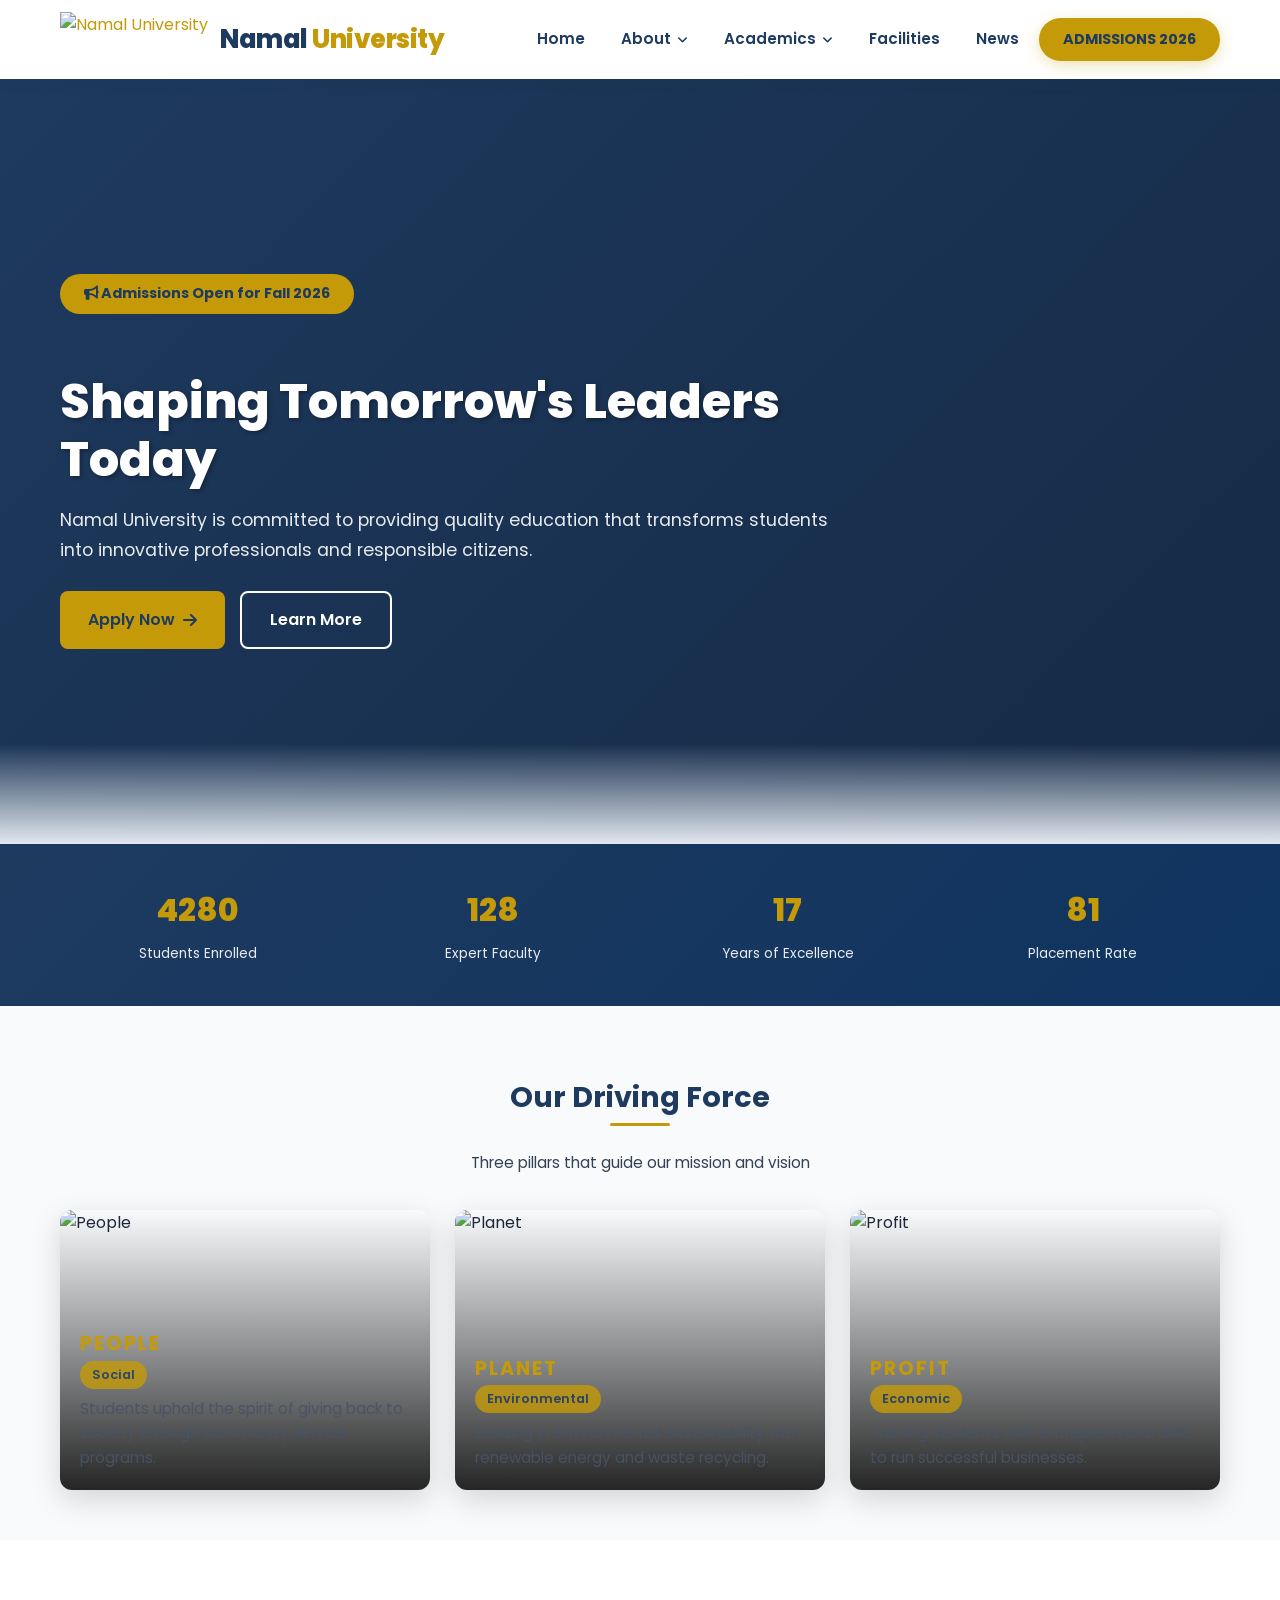
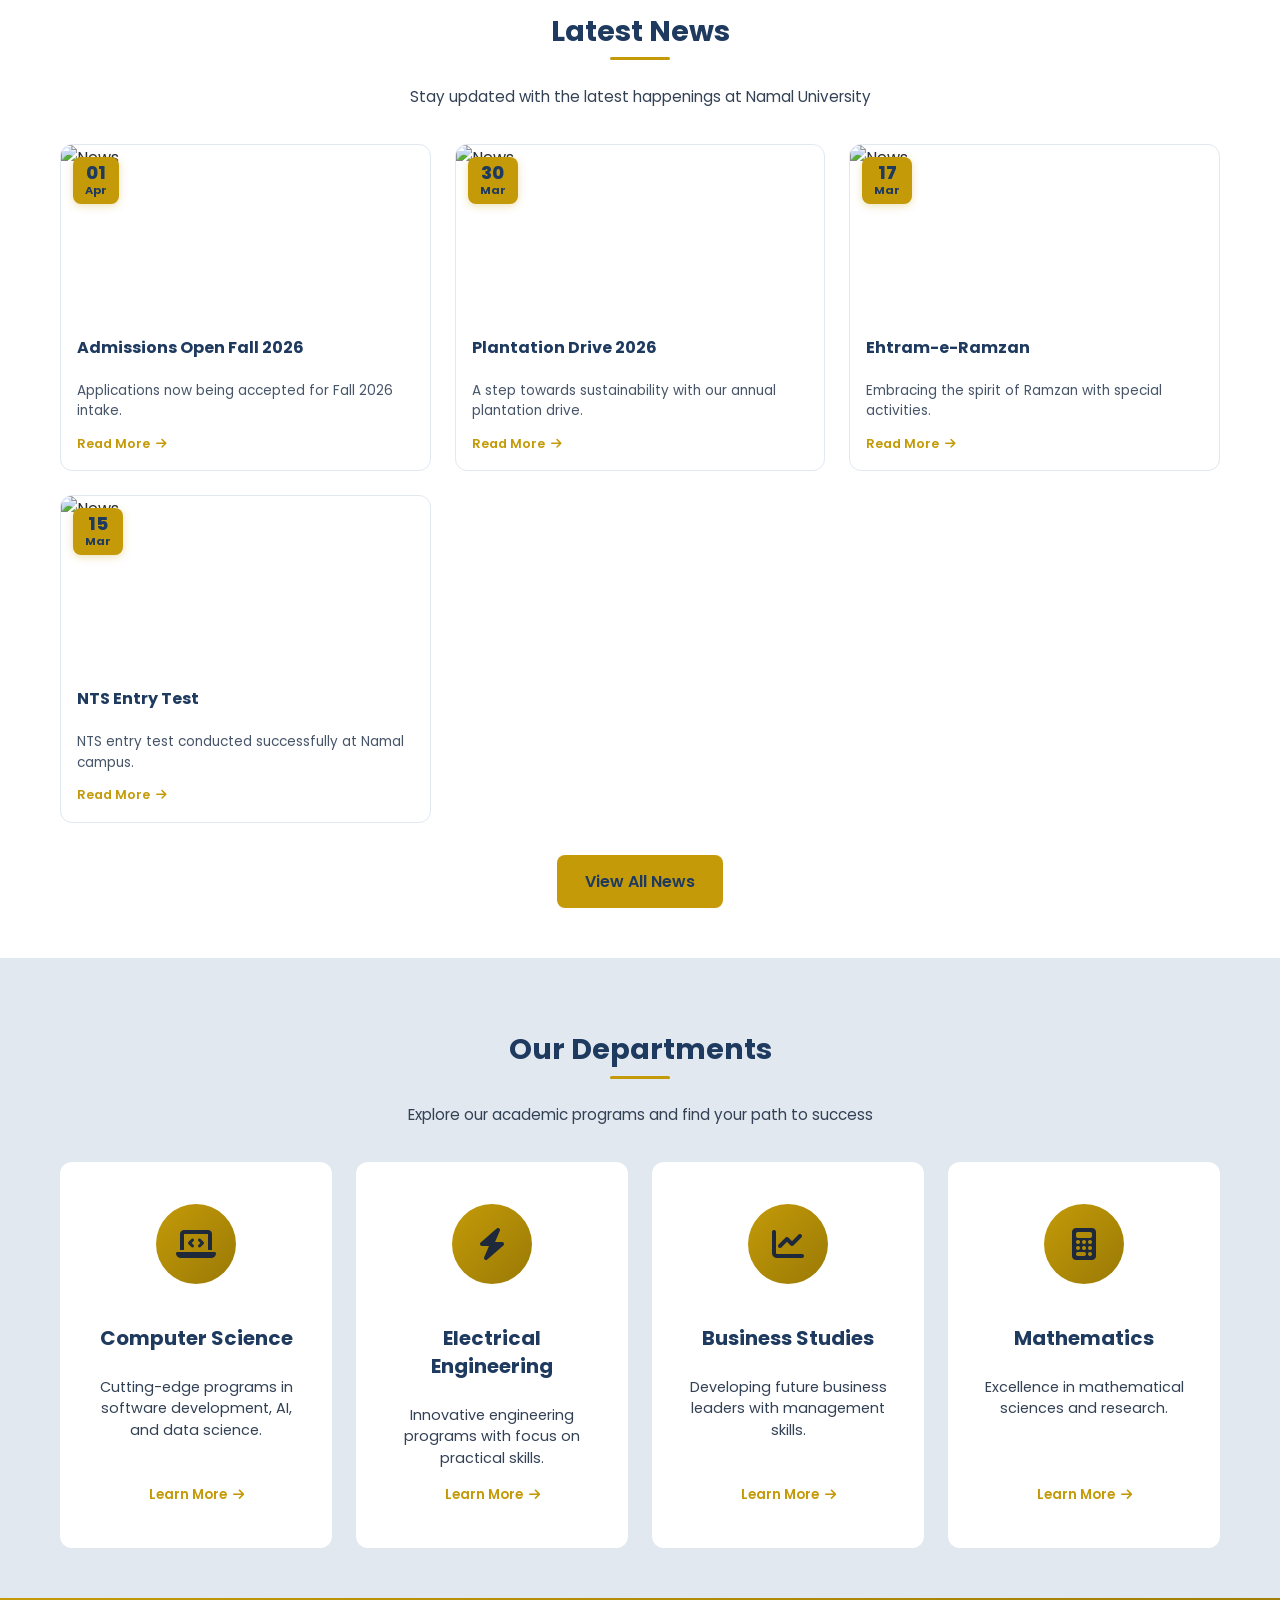
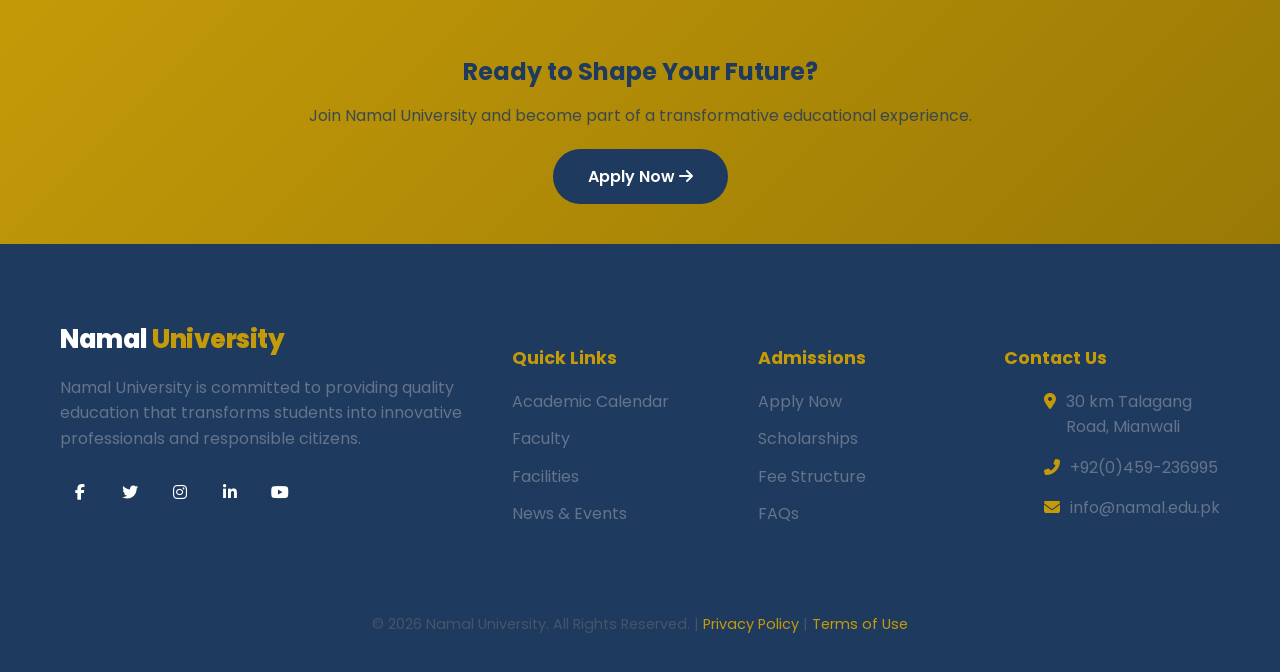
==== index.html @ f5186b87 "Add index.html" ====
<!DOCTYPE html>
<html lang="en">
<head>
    <meta charset="UTF-8">
    <meta name="viewport" content="width=device-width, initial-scale=1.0">
    <title>Namal University - Excellence in Education</title>
    <meta name="description" content="Namal University Mianwali - A leading Pakistani institution offering innovative undergraduate programs. Apply now for admissions 2026.">
    <meta name="keywords" content="Namal University, admissions, Mianwali, Pakistan universities, undergraduate programs">
    <link rel="icon" href="https://namal.edu.pk/uploads/logo22869383.png" type="image/png">
    <link rel="stylesheet" href="https://cdnjs.cloudflare.com/ajax/libs/font-awesome/6.5.2/css/all.min.css">
    <link rel="stylesheet" href="style.css">
    <link href="https://fonts.googleapis.com/css2?family=Poppins:wght@400;500;600;700;800&display=swap" rel="stylesheet">
    <style>
        :root {
            --primary: #c49a08;
            --primary-dark: #9a7a06;
            --secondary: #1e3a5f;
            --secondary-dark: #152a45;
            --accent: #0d9488;
            --text-primary: #1e293b;
            --text-secondary: #475569;
        }
        body {
            font-family: 'Poppins', sans-serif;
            color: var(--text-primary);
            background: #f8fafc;
        }
        .hero {
            position: relative;
            height: 85vh;
            min-height: 600px;
            background: linear-gradient(135deg, var(--secondary) 0%, var(--secondary-dark) 100%);
            display: flex;
            align-items: center;
            overflow: hidden;
        }
        .hero-bg {
            position: absolute;
            top: 0;
            left: 0;
            width: 100%;
            height: 100%;
            background: url('https://namal.edu.pk/assets/img/slider5.jpg') center/cover no-repeat;
            opacity: 0.4;
        }
        .hero-content {
            position: relative;
            z-index: 2;
            max-width: 800px;
        }
        .hero-badge {
            display: inline-block;
            background: var(--primary);
            color: var(--secondary);
            padding: 8px 24px;
            border-radius: 30px;
            font-weight: 700;
            font-size: 0.9rem;
            margin-bottom: 20px;
            animation: pulse 2s infinite;
        }
        .hero h1 {
            font-size: 3rem;
            color: #fff;
            margin-bottom: 15px;
            text-shadow: 2px 2px 4px rgba(0,0,0,0.3);
            font-weight: 800;
        }
        .hero p {
            font-size: 1.1rem;
            color: rgba(255,255,255,0.9);
            margin-bottom: 25px;
            line-height: 1.7;
        }
        .stats-section {
            background: linear-gradient(135deg, var(--secondary) 0%, #0f3460 100%);
            padding: 40px 0;
        }
        .stats-grid {
            display: grid;
            grid-template-columns: repeat(4, 1fr);
            gap: 20px;
            text-align: center;
        }
        .stat-item {
            color: #fff;
        }
        .stat-number {
            font-size: 2rem;
            font-weight: 800;
            color: var(--primary);
            display: block;
        }
        .stat-label {
            font-size: 0.85rem;
            opacity: 0.9;
            margin-top: 5px;
        }
        .driving-force {
            padding: 50px 0;
        }
        .df-card {
            position: relative;
            overflow: hidden;
            border-radius: 12px;
            height: 280px;
        }
        .df-card img {
            width: 100%;
            height: 100%;
            object-fit: cover;
            transition: transform 0.4s ease;
        }
        .df-card:hover img {
            transform: scale(1.05);
        }
        .df-overlay {
            position: absolute;
            bottom: 0;
            left: 0;
            right: 0;
            background: linear-gradient(to top, rgba(0,0,0,0.85) 0%, transparent 100%);
            padding: 20px;
            color: #fff;
        }
        .df-overlay h3 {
            color: var(--primary);
            font-size: 1.2rem;
            margin-bottom: 5px;
        }
        .df-overlay small {
            display: block;
            font-size: 0.8rem;
            opacity: 0.8;
            margin-bottom: 8px;
        }
        .cta-section {
            background: linear-gradient(135deg, var(--primary) 0%, var(--primary-dark) 100%);
            padding: 40px 0;
            text-align: center;
        }
        .cta-section h2 {
            color: var(--secondary);
            font-size: 1.5rem;
            margin-bottom: 12px;
        }
        .cta-section p {
            color: var(--secondary);
            opacity: 0.8;
            margin-bottom: 20px;
        }
        .btn-dark {
            background: var(--secondary);
            color: #fff;
            padding: 15px 35px;
            border-radius: 30px;
            font-weight: 600;
            text-decoration: none;
            display: inline-block;
            transition: all 0.3s ease;
        }
        .btn-dark:hover {
            background: #0f3460;
            transform: translateY(-3px);
        }
        @media (max-width: 991px) {
            .stats-grid {
                grid-template-columns: repeat(2, 1fr);
            }
            .hero h1 {
                font-size: 2.5rem;
            }
        }
        @media (max-width: 576px) {
            .stats-grid {
                grid-template-columns: 1fr;
            }
            .hero h1 {
                font-size: 2rem;
            }
            .hero {
                height: 70vh;
            }
        }
    </style>
</head>
<body>
    <!-- Main Header -->
    <header class="main-header">
        <div class="container">
            <div class="header-content">
                <a href="homepage.html" class="logo">
                    <img src="https://namal.edu.pk/uploads/logo22869383.png" alt="Namal University">
                    <span class="logo-text">Namal <span>University</span></span>
                </a>
                
                <button class="menu-toggle"><i class="fas fa-bars"></i></button>
                
                <ul class="nav-menu">
                    <li><a href="homepage.html">Home</a></li>
                    <li class="dropdown">
                        <a href="#">About <i class="fas fa-angle-down"></i></a>
                        <ul class="dropdown-menu">
                            <li><a href="chairman_message.html">Chairman's Message</a></li>
                            <li><a href="vision_and_mission.html">Vision & Mission</a></li>
                            <li><a href="core_values.html">Core Values</a></li>
                            <li><a href="the_namal_story.html">The Namal Story</a></li>
                        </ul>
                    </li>
                    <li class="dropdown">
                        <a href="#">Academics <i class="fas fa-angle-down"></i></a>
                        <ul class="dropdown-menu">
                            <li><a href="department_of_computer_science.html">Computer Science</a></li>
                            <li><a href="department_of_computer_electrical_engineering.html">Electrical Engineering</a></li>
                            <li><a href="department_of_computer_electrical_business_studies.html">Business Studies</a></li>
                            <li><a href="department_of_computer_electrical_maths.html">Mathematics</a></li>
                            <li><a href="academic_calender.html">Academic Calendar</a></li>
                            <li><a href="faculty.html">Faculty</a></li>
                        </ul>
                    </li>
                    <li><a href="facilities.html">Facilities</a></li>
                    <li><a href="news.html">News</a></li>
                    <li><a href="admission.html" class="btn-cta">ADMISSIONS 2026</a></li>
                </ul>
            </div>
        </div>
    </header>

    <!-- Hero Section -->
    <section class="hero">
        <div class="hero-bg"></div>
        <div class="container">
            <div class="hero-content">
                <span class="hero-badge"><i class="fas fa-bullhorn"></i> Admissions Open for Fall 2026</span>
                <h1>Shaping Tomorrow's Leaders Today</h1>
                <p>Namal University is committed to providing quality education that transforms students into innovative professionals and responsible citizens.</p>
                <div class="hero-buttons">
                    <a href="admission.html" class="btn btn-primary">Apply Now <i class="fas fa-arrow-right"></i></a>
                    <a href="the_namal_story.html" class="btn btn-outline">Learn More</a>
                </div>
            </div>
        </div>
    </section>

    <!-- Stats Section -->
    <section class="stats-section">
        <div class="container">
            <div class="stats-grid">
                <div class="stat-item">
                    <span class="stat-number" data-target="5000">5000+</span>
                    <span class="stat-label">Students Enrolled</span>
                </div>
                <div class="stat-item">
                    <span class="stat-number" data-target="150">150+</span>
                    <span class="stat-label">Expert Faculty</span>
                </div>
                <div class="stat-item">
                    <span class="stat-number" data-target="20">20+</span>
                    <span class="stat-label">Years of Excellence</span>
                </div>
                <div class="stat-item">
                    <span class="stat-number" data-target="95">95%</span>
                    <span class="stat-label">Placement Rate</span>
                </div>
            </div>
        </div>
    </section>

    <!-- Driving Force Section -->
    <section class="driving-force section">
        <div class="container">
            <div class="section-title">
                <h2>Our Driving Force</h2>
                <p>Three pillars that guide our mission and vision</p>
            </div>
            <div class="df-grid">
                <div class="df-card">
                    <img src="https://namal.edu.pk/uploads/drivingForceImg/drivingForceImg_1190805.jpg" alt="People">
                    <div class="df-overlay">
                        <h3>PEOPLE</h3>
                        <small>Social</small>
                        <p>Students uphold the spirit of giving back to society through community service programs.</p>
                    </div>
                </div>
                <div class="df-card">
                    <img src="https://namal.edu.pk/uploads/drivingForceImg/drivingForceImg_1577251.jpg" alt="Planet">
                    <div class="df-overlay">
                        <h3>PLANET</h3>
                        <small>Environmental</small>
                        <p>Leading in environmental sustainability with renewable energy and waste recycling.</p>
                    </div>
                </div>
                <div class="df-card">
                    <img src="https://namal.edu.pk/uploads/drivingForceImg/drivingForceImg_8300864.jpg" alt="Profit">
                    <div class="df-overlay">
                        <h3>PROFIT</h3>
                        <small>Economic</small>
                        <p>Training students with entrepreneurial skills to run successful businesses.</p>
                    </div>
                </div>
            </div>
        </div>
    </section>

    <!-- News Section -->
    <section class="section section-light">
        <div class="container">
            <div class="section-title">
                <h2>Latest News</h2>
                <p>Stay updated with the latest happenings at Namal University</p>
            </div>
            <div class="news-grid">
                <div class="news-card">
                    <div class="card-img-wrapper">
                        <div class="card-date"><span>01</span>Apr</div>
                        <img src="https://namal.edu.pk/uploads/eventAndNewsImg/front2614914.webp" alt="News" class="card-img">
                    </div>
                    <div class="card-body">
                        <h3 class="card-title">Admissions Open Fall 2026</h3>
                        <p class="card-text">Applications now being accepted for Fall 2026 intake.</p>
                        <a href="news.html" class="card-link">Read More <i class="fas fa-arrow-right"></i></a>
                    </div>
                </div>
                <div class="news-card">
                    <div class="card-img-wrapper">
                        <div class="card-date"><span>30</span>Mar</div>
                        <img src="https://namal.edu.pk/uploads/eventAndNewsImg/front1115458.webp" alt="News" class="card-img">
                    </div>
                    <div class="card-body">
                        <h3 class="card-title">Plantation Drive 2026</h3>
                        <p class="card-text">A step towards sustainability with our annual plantation drive.</p>
                        <a href="news.html" class="card-link">Read More <i class="fas fa-arrow-right"></i></a>
                    </div>
                </div>
                <div class="news-card">
                    <div class="card-img-wrapper">
                        <div class="card-date"><span>17</span>Mar</div>
                        <img src="https://namal.edu.pk/uploads/eventAndNewsImg/front683351.webp" alt="News" class="card-img">
                    </div>
                    <div class="card-body">
                        <h3 class="card-title">Ehtram-e-Ramzan</h3>
                        <p class="card-text">Embracing the spirit of Ramzan with special activities.</p>
                        <a href="news.html" class="card-link">Read More <i class="fas fa-arrow-right"></i></a>
                    </div>
                </div>
                <div class="news-card">
                    <div class="card-img-wrapper">
                        <div class="card-date"><span>15</span>Mar</div>
                        <img src="https://namal.edu.pk/uploads/eventAndNewsImg/front8126836.webp" alt="News" class="card-img">
                    </div>
                    <div class="card-body">
                        <h3 class="card-title">NTS Entry Test</h3>
                        <p class="card-text">NTS entry test conducted successfully at Namal campus.</p>
                        <a href="news.html" class="card-link">Read More <i class="fas fa-arrow-right"></i></a>
                    </div>
                </div>
            </div>
            <div class="text-center mt-4">
                <a href="news.html" class="btn btn-primary">View All News</a>
            </div>
        </div>
    </section>

    <!-- Departments Section -->
    <section class="section section-light-alt">
        <div class="container">
            <div class="section-title">
                <h2>Our Departments</h2>
                <p>Explore our academic programs and find your path to success</p>
            </div>
            <div class="dept-grid">
                <div class="dept-card">
                    <div class="dept-icon"><i class="fas fa-laptop-code"></i></div>
                    <h3 class="card-title">Computer Science</h3>
                    <p class="card-text">Cutting-edge programs in software development, AI, and data science.</p>
                    <a href="department_of_computer_science.html" class="card-link">Learn More <i class="fas fa-arrow-right"></i></a>
                </div>
                <div class="dept-card">
                    <div class="dept-icon"><i class="fas fa-bolt"></i></div>
                    <h3 class="card-title">Electrical Engineering</h3>
                    <p class="card-text">Innovative engineering programs with focus on practical skills.</p>
                    <a href="department_of_computer_electrical_engineering.html" class="card-link">Learn More <i class="fas fa-arrow-right"></i></a>
                </div>
                <div class="dept-card">
                    <div class="dept-icon"><i class="fas fa-chart-line"></i></div>
                    <h3 class="card-title">Business Studies</h3>
                    <p class="card-text">Developing future business leaders with management skills.</p>
                    <a href="department_of_computer_electrical_business_studies.html" class="card-link">Learn More <i class="fas fa-arrow-right"></i></a>
                </div>
                <div class="dept-card">
                    <div class="dept-icon"><i class="fas fa-calculator"></i></div>
                    <h3 class="card-title">Mathematics</h3>
                    <p class="card-text">Excellence in mathematical sciences and research.</p>
                    <a href="department_of_computer_electrical_maths.html" class="card-link">Learn More <i class="fas fa-arrow-right"></i></a>
                </div>
            </div>
        </div>
    </section>

    <!-- CTA Section -->
    <section class="cta-section">
        <div class="container">
            <h2>Ready to Shape Your Future?</h2>
            <p>Join Namal University and become part of a transformative educational experience.</p>
            <a href="admission.html" class="btn-dark">Apply Now <i class="fas fa-arrow-right"></i></a>
        </div>
    </section>

    <!-- Footer -->
    <footer class="footer">
        <div class="container">
            <div class="footer-main">
                <div class="footer-brand">
                    <div class="logo-text">Namal <span>University</span></div>
                    <p>Namal University is committed to providing quality education that transforms students into innovative professionals and responsible citizens.</p>
                    <div class="footer-social">
                        <a href="#"><i class="fab fa-facebook-f"></i></a>
                        <a href="#"><i class="fab fa-twitter"></i></a>
                        <a href="#"><i class="fab fa-instagram"></i></a>
                        <a href="#"><i class="fab fa-linkedin-in"></i></a>
                        <a href="#"><i class="fab fa-youtube"></i></a>
                    </div>
                </div>
                <div class="footer-column">
                    <h4 class="footer-title">Quick Links</h4>
                    <ul class="footer-links">
                        <li><a href="academic_calender.html">Academic Calendar</a></li>
                        <li><a href="faculty.html">Faculty</a></li>
                        <li><a href="facilities.html">Facilities</a></li>
                        <li><a href="news.html">News & Events</a></li>
                    </ul>
                </div>
                <div class="footer-column">
                    <h4 class="footer-title">Admissions</h4>
                    <ul class="footer-links">
                        <li><a href="admission.html">Apply Now</a></li>
                        <li><a href="#">Scholarships</a></li>
                        <li><a href="#">Fee Structure</a></li>
                        <li><a href="#">FAQs</a></li>
                    </ul>
                </div>
                <div class="footer-column">
                    <h4 class="footer-title">Contact Us</h4>
                    <ul class="footer-contact">
                        <li><i class="fas fa-map-marker-alt"></i> 30 km Talagang Road, Mianwali</li>
                        <li><i class="fas fa-phone-alt"></i> +92(0)459-236995</li>
                        <li><i class="fas fa-envelope"></i> info@namal.edu.pk</li>
                    </ul>
                </div>
            </div>
        </div>
        <div class="footer-bottom">
            <div class="container">
                <p>&copy; 2026 Namal University. All Rights Reserved. | <a href="#">Privacy Policy</a> | <a href="#">Terms of Use</a></p>
            </div>
        </div>
    </footer>

    <script src="script.js"></script>
</body>
</html>
---- style.css ----
/* =====================================================
   NAMAL UNIVERSITY - REDESIGNED STYLESHEET
   Modern, Clean & User-Friendly Design
   ===================================================== */

/* =====================================================
   NAMAL UNIVERSITY COLOR SYSTEM
   Professional, Accessible & Cohesive Design
   ===================================================== */

:root {
    /* =====================================================
       CORE COLOR PALETTE
       ===================================================== */
    
    /* Primary - Gold/Yellow (Brand Identity) */
    /* #ffb32c - Main brand color representing excellence and warmth */
    --primary: #c49a08;           /* Deeper gold - better for text contrast */
    --primary-light: #e6b800;      /* Brighter gold for hover states */
    --primary-dark: #9a7a06;       /* Darker gold for active states */
    --primary-pale: #f5e6a3;      /* Very light gold for backgrounds */
    
    /* Secondary - Deep Navy (Trust & Professionalism) */
    /* Professional academic color representing stability */
    --secondary: #1e3a5f;         /* Deep navy blue */
    --secondary-light: #2c5282;    /* Lighter navy for hover */
    --secondary-dark: #152a45;     /* Darker navy */
    
    /* Accent - Teal (Innovation & Modernity) */
    /* Represents technology and forward-thinking */
    --accent: #0d9488;           /* Professional teal */
    --accent-light: #14b8a6;      /* Lighter teal for hover */
    --accent-pale: #ccfbf1;       /* Very light teal for backgrounds */
    
    /* Neutrals - Balanced Grays */
    --white: #ffffff;
    --off-white: #f8fafc;
    --light-gray: #f1f5f9;
    --gray-100: #e2e8f0;
    --gray-200: #cbd5e1;
    --gray-300: #94a3b8;
    --gray-400: #64748b;
    --gray-500: #475569;
    --gray-600: #334155;
    --gray-700: #1e293b;
    --gray-800: #0f172a;
    --black: #000000;
    
    /* Semantic Colors */
    --success: #059669;           /* Green - success states */
    --success-light: #d1fae5;
    --danger: #dc2626;            /* Red - error states */
    --danger-light: #fee2e2;
    --warning: #d97706;           /* Amber - warning states */
    --warning-light: #fef3c7;
    --info: #0284c7;             /* Blue - info states */
    --info-light: #e0f2fe;
    
    /* Background Colors */
    --bg-primary: #ffffff;
    --bg-secondary: #f8fafc;
    --bg-dark: #0f172a;
    
    /* Text Colors - High Contrast for Accessibility */
    --text-primary: #1e293b;     /* Near black - excellent contrast */
    --text-secondary: #475569;     /* Dark gray - good contrast */
    --text-muted: #64748b;        /* Medium gray - adequate contrast */
    --text-inverse: #ffffff;      /* White text on dark backgrounds */
    
    /* Border Colors */
    --border-light: #e2e8f0;
    --border-medium: #cbd5e1;
    
    /* Shadows */
    --shadow-sm: 0 1px 2px 0 rgb(0 0 0 / 0.05);
    --shadow: 0 4px 6px -1px rgb(0 0 0 / 0.1), 0 2px 4px -2px rgb(0 0 0 / 0.1);
    --shadow-md: 0 10px 15px -3px rgb(0 0 0 / 0.1), 0 4px 6px -4px rgb(0 0 0 / 0.1);
    --shadow-lg: 0 20px 25px -5px rgb(0 0 0 / 0.1), 0 8px 10px -6px rgb(0 0 0 / 0.1);
    
    /* Spacing & Sizing */
    --transition: all 0.3s cubic-bezier(0.4, 0, 0.2, 1);
    --border-radius: 12px;
    --border-radius-sm: 8px;
    --border-radius-lg: 16px;
    --border-radius-full: 9999px;
}

/* Reset & Base Styles */
*, *::before, *::after {
    box-sizing: border-box;
}

html {
    scroll-behavior: smooth;
    font-size: 16px;
}

body {
    font-family: 'Segoe UI', system-ui, -apple-system, sans-serif;
    color: var(--text-primary);
    background: var(--bg-secondary);
    line-height: 1.6;
    margin: 0;
    padding: 0;
    overflow-x: hidden;
}

/* Typography */
h1, h2, h3, h4, h5, h6 {
    font-weight: 700;
    line-height: 1.2;
    color: var(--secondary);
    margin-bottom: 0.5em;
}

h1 { font-size: 2.5rem; }
h2 { font-size: 2rem; }
h3 { font-size: 1.5rem; }
h4 { font-size: 1.25rem; }
h5 { font-size: 1.125rem; }
h6 { font-size: 1rem; }

p {
    margin-bottom: 1rem;
    color: var(--text-secondary);
}

a {
    color: var(--primary);
    text-decoration: none;
    transition: var(--transition);
}

a:hover {
    color: var(--primary-dark);
}

/* =====================================================
   NAVIGATION & HEADER
   ===================================================== */

/* Top Bar - Hidden by default for cleaner look */
/* .top-bar {
    background: var(--secondary);
    color: var(--white);
    padding: 8px 0;
    font-size: 0.875rem;
} */

.top-bar .container {
    display: flex;
    justify-content: space-between;
    align-items: center;
    flex-wrap: wrap;
    gap: 10px;
}

.top-bar .contact-info {
    display: flex;
    gap: 20px;
    align-items: center;
}

.top-bar .contact-info span {
    display: flex;
    align-items: center;
    gap: 6px;
}

.top-bar .quick-links {
    display: flex;
    gap: 15px;
}

.top-bar .quick-links a {
    color: var(--white);
    opacity: 0.9;
    font-size: 0.85rem;
}

.top-bar .quick-links a:hover {
    opacity: 1;
    color: var(--primary);
}

/* =====================================================
    IMPROVED NAVBAR STYLES
    Modern, Clean & User-Friendly
    ===================================================== */

/* Main Header - Clean & Sticky */
.main-header {
    background: var(--white);
    box-shadow: 0 2px 15px rgba(30, 58, 95, 0.08);
    position: sticky;
    top: 0;
    z-index: 9999;
    transition: all 0.3s ease;
}

.main-header.scrolled {
    box-shadow: 0 4px 20px rgba(30, 58, 95, 0.12);
}

.header-content {
    display: flex;
    align-items: center;
    justify-content: space-between;
    padding: 12px 0;
    max-width: 1400px;
    margin: 0 auto;
    width: 100%;
}

/* Logo */
.logo {
    display: flex;
    align-items: center;
    gap: 12px;
    text-decoration: none;
}

.logo img {
    height: 55px;
    width: auto;
    transition: transform 0.3s ease;
}

.logo:hover img {
    transform: scale(1.02);
}

.logo-text {
    font-size: 1.6rem;
    font-weight: 800;
    color: var(--secondary);
    letter-spacing: -0.5px;
    line-height: 1.2;
}

.logo-text span {
    color: var(--primary);
}

/* Navigation Menu */
.nav-menu {
    display: flex;
    align-items: center;
    gap: 4px;
    list-style: none;
    margin: 0;
    padding: 0;
}

.nav-menu > li {
    position: relative;
}

.nav-menu > li > a {
    display: flex;
    align-items: center;
    gap: 6px;
    padding: 12px 16px;
    color: var(--secondary);
    font-weight: 600;
    font-size: 0.95rem;
    text-decoration: none;
    border-radius: 8px;
    position: relative;
    transition: all 0.25s ease;
}

.nav-menu > li > a:hover {
    color: var(--primary);
    background: rgba(196, 154, 8, 0.08);
}

.nav-menu > li.active > a {
    color: var(--primary);
    background: rgba(196, 154, 8, 0.1);
}

/* Dropdown Arrow */
.nav-menu > li > a .fas {
    font-size: 0.75rem;
    transition: transform 0.3s ease;
}

.nav-menu > li:hover > a .fas {
    transform: rotate(180deg);
}

/* CTA Button */
.btn-cta, .btn-apply {
    background: linear-gradient(135deg, var(--primary) 0%, var(--primary-dark) 100%);
    color: var(--secondary) !important;
    padding: 10px 20px !important;
    border-radius: 25px !important;
    font-weight: 700 !important;
    font-size: 0.9rem !important;
    transition: all 0.3s ease !important;
    box-shadow: 0 4px 15px rgba(196, 154, 8, 0.3);
}

.btn-cta:hover, .btn-apply:hover {
    transform: translateY(-2px);
    box-shadow: 0 6px 20px rgba(196, 154, 8, 0.4);
    background: linear-gradient(135deg, var(--primary-light) 0%, var(--primary) 100%);
}

/* Dropdown Menu */
.nav-menu .dropdown-menu {
    position: absolute;
    top: 100%;
    left: 0;
    min-width: 240px;
    background: var(--white);
    border-radius: 12px;
    box-shadow: 0 10px 40px rgba(30, 58, 95, 0.15);
    opacity: 0;
    visibility: hidden;
    transform: translateY(15px);
    transition: all 0.25s ease;
    padding: 10px 0;
    border: 1px solid var(--gray-100);
    margin-top: 8px;
    list-style: none;
}

.nav-menu .dropdown:hover > .dropdown-menu {
    opacity: 1;
    visibility: visible;
    transform: translateY(0);
}

.dropdown-menu li {
    position: relative;
    list-style: none;
}

.dropdown-menu {
    list-style: none;
}

.dropdown-menu a {
    display: block;
    padding: 12px 22px;
    color: var(--gray-700);
    font-size: 0.92rem;
    font-weight: 500;
    text-decoration: none;
    transition: all 0.25s ease;
    border-left: 3px solid transparent;
}

.dropdown-menu a:hover {
    background: linear-gradient(90deg, rgba(196, 154, 8, 0.08) 0%, transparent 100%);
    color: var(--primary);
    border-left-color: var(--primary);
    padding-left: 28px;
}

/* Menu Toggle (Mobile) */
.menu-toggle {
    display: none;
    background: none;
    border: none;
    font-size: 1.5rem;
    color: var(--secondary);
    cursor: pointer;
    padding: 8px;
    border-radius: 8px;
    transition: all 0.3s ease;
}

.menu-toggle:hover {
    background: var(--gray-100);
    color: var(--primary);
}

/* =====================================================
    IMPROVED CARD STYLES
    Modern, Compact & Elegant
    ===================================================== */

/* Base Card */
.card {
    background: var(--white);
    border-radius: 12px;
    box-shadow: 0 2px 12px rgba(30, 58, 95, 0.06);
    overflow: hidden;
    transition: all 0.3s cubic-bezier(0.4, 0, 0.2, 1);
    border: 1px solid var(--gray-100);
    height: 100%;
    display: flex;
    flex-direction: column;
}

.card:hover {
    transform: translateY(-5px);
    box-shadow: 0 12px 30px rgba(30, 58, 95, 0.12);
    border-color: rgba(196, 154, 8, 0.3);
}

.card-img {
    width: 100%;
    height: 160px;
    object-fit: cover;
    transition: transform 0.4s ease;
}

.card:hover .card-img {
    transform: scale(1.05);
}

.card-body {
    padding: 20px;
    flex: 1;
    display: flex;
    flex-direction: column;
}

.card-title {
    font-size: 1rem;
    font-weight: 700;
    color: var(--secondary);
    margin-bottom: 8px;
    line-height: 1.4;
}

.card-text {
    color: var(--gray-600);
    font-size: 0.85rem;
    line-height: 1.6;
    margin-bottom: 12px;
    flex: 1;
}

.card-link {
    display: inline-flex;
    align-items: center;
    gap: 6px;
    color: var(--primary);
    font-weight: 600;
    font-size: 0.85rem;
    text-decoration: none;
    transition: all 0.25s ease;
}

.card-link:hover {
    gap: 10px;
    color: var(--primary-dark);
}

.card-link i {
    font-size: 0.8rem;
    transition: transform 0.25s ease;
}

.card-link:hover i {
    transform: translateX(4px);
}

/* Card Meta */
.card-meta {
    display: flex;
    align-items: center;
    gap: 16px;
    font-size: 0.85rem;
    color: var(--gray-500);
    margin-top: auto;
    padding-top: 16px;
    border-top: 1px solid var(--gray-100);
}

.card-meta span {
    display: flex;
    align-items: center;
    gap: 6px;
}

.card-meta i {
    color: var(--primary);
}

/* =====================================================
    NEWS CARD - Compact & Beautiful Design
    ===================================================== */
.news-grid {
    display: grid;
    grid-template-columns: repeat(auto-fill, minmax(280px, 1fr));
    gap: 24px;
}

.news-card {
    position: relative;
    background: var(--white);
    border-radius: 12px;
    overflow: hidden;
    transition: all 0.3s ease;
    border: 1px solid var(--gray-100);
    display: flex;
    flex-direction: column;
}

.news-card:hover {
    transform: translateY(-6px);
    box-shadow: 0 20px 40px rgba(30, 58, 95, 0.15);
    border-color: rgba(196, 154, 8, 0.3);
}

.news-card .card-img-wrapper {
    position: relative;
    overflow: hidden;
    flex-shrink: 0;
    height: 160px;
}

.news-card .card-img {
    width: 100%;
    height: 100%;
    object-fit: cover;
    transition: transform 0.5s ease;
}

.news-card:hover .card-img {
    transform: scale(1.08);
}

.news-card .card-date {
    position: absolute;
    top: 12px;
    left: 12px;
    background: var(--primary);
    color: var(--secondary);
    padding: 6px 12px;
    border-radius: 8px;
    font-weight: 700;
    font-size: 0.7rem;
    text-align: center;
    z-index: 2;
    line-height: 1.2;
    box-shadow: 0 2px 8px rgba(196, 154, 8, 0.3);
}

.news-card .card-date span {
    display: block;
    font-size: 1.1rem;
    font-weight: 800;
}

.news-card .card-category {
    position: absolute;
    top: 12px;
    right: 12px;
    background: var(--secondary);
    color: var(--white);
    padding: 5px 10px;
    border-radius: 6px;
    font-size: 0.65rem;
    font-weight: 600;
    text-transform: uppercase;
    letter-spacing: 0.5px;
    z-index: 2;
}

.news-card .card-body {
    padding: 16px;
    flex: 1;
    display: flex;
    flex-direction: column;
}

.news-card .card-title {
    font-size: 1rem;
    font-weight: 700;
    color: var(--secondary);
    margin-bottom: 8px;
    line-height: 1.4;
    display: -webkit-box;
    -webkit-line-clamp: 2;
    -webkit-box-orient: vertical;
    overflow: hidden;
}

.news-card .card-text {
    font-size: 0.85rem;
    color: var(--gray-500);
    line-height: 1.5;
    margin-bottom: 12px;
    flex: 1;
    display: -webkit-box;
    -webkit-line-clamp: 2;
    -webkit-box-orient: vertical;
    overflow: hidden;
}

.news-card .card-link {
    font-size: 0.8rem;
    color: var(--primary);
    font-weight: 600;
    text-decoration: none;
    display: inline-flex;
    align-items: center;
    gap: 6px;
    transition: all 0.2s ease;
    margin-top: auto;
}

.news-card .card-link:hover {
    gap: 10px;
    color: var(--primary-dark);
}

.news-card .card-link i {
    font-size: 0.75rem;
}

/* =====================================================
    DEPARTMENT CARD - Grid Layout
    ===================================================== */
.dept-grid {
    display: grid;
    grid-template-columns: repeat(4, 1fr);
    gap: 24px;
}

@media (max-width: 1024px) {
    .dept-grid {
        grid-template-columns: repeat(2, 1fr);
    }
}

@media (max-width: 576px) {
    .dept-grid {
        grid-template-columns: 1fr;
    }
}

/* Department Card */
.dept-card {
    text-align: center;
    padding: 30px 24px;
    background: var(--white);
    border-radius: 12px;
    border: 1px solid var(--gray-100);
    transition: all 0.3s ease;
    display: flex;
    flex-direction: column;
    align-items: center;
}

.dept-card:hover {
    border-color: var(--primary);
    transform: translateY(-6px);
    box-shadow: 0 15px 35px rgba(30, 58, 95, 0.12);
}

.dept-card .dept-icon {
    width: 70px;
    height: 70px;
    margin: 0 auto 20px;
    background: linear-gradient(135deg, var(--primary) 0%, var(--primary-dark) 100%);
    border-radius: 16px;
    display: flex;
    align-items: center;
    justify-content: center;
    font-size: 1.75rem;
    color: var(--secondary);
    transition: all 0.3s ease;
}

.dept-card:hover .dept-icon {
    transform: scale(1.08);
    box-shadow: 0 8px 20px rgba(196, 154, 8, 0.3);
}

.dept-card h3 {
    font-size: 1.1rem;
    font-weight: 700;
    color: var(--secondary);
    margin-bottom: 10px;
}

.dept-card p {
    font-size: 0.85rem;
    color: var(--gray-600);
    line-height: 1.5;
    margin-bottom: 16px;
    flex: 1;
}

.dept-card .card-link {
    margin-top: auto;
}
    margin-bottom: 12px;
}

.dept-card p {
    font-size: 0.9rem;
    color: var(--gray-600);
    line-height: 1.6;
    margin-bottom: 20px;
}

.dept-card .card-link {
    margin-top: auto;
}

/* Faculty Card */
.faculty-card {
    background: var(--white);
    border-radius: 16px;
    overflow: hidden;
    box-shadow: 0 4px 20px rgba(30, 58, 95, 0.08);
    transition: all 0.35s ease;
    border: 1px solid var(--gray-100);
}

.faculty-card:hover {
    transform: translateY(-8px);
    box-shadow: 0 20px 40px rgba(30, 58, 95, 0.12);
}

.faculty-card img {
    width: 100%;
    height: 220px;
    object-fit: cover;
    transition: transform 0.5s ease;
}

.faculty-card:hover img {
    transform: scale(1.05);
}

.faculty-card .card-body {
    text-align: center;
}

.faculty-card h4 {
    font-size: 1.1rem;
    font-weight: 700;
    color: var(--secondary);
    margin-bottom: 6px;
}

.faculty-card .card-title {
    font-size: 1rem;
}

.faculty-card p {
    color: var(--gray-500);
    font-size: 0.85rem;
    margin-bottom: 12px;
}

/* Feature/Stat Card */
.stat-card, .feature-box {
    padding: 30px;
    background: var(--white);
    border-radius: 16px;
    text-align: center;
    transition: all 0.35s ease;
    border: 1px solid var(--gray-100);
    box-shadow: 0 4px 20px rgba(30, 58, 95, 0.06);
}

.stat-card:hover, .feature-box:hover {
    transform: translateY(-8px);
    box-shadow: 0 20px 40px rgba(30, 58, 95, 0.12);
    border-color: rgba(196, 154, 8, 0.3);
}

/* =====================================================
    MOBILE RESPONSIVE NAVBAR
    ===================================================== */

@media (max-width: 1024px) {
    .menu-toggle {
        display: block;
    }
    
    .nav-menu {
        position: fixed;
        top: 0;
        right: -100%;
        width: 85%;
        max-width: 350px;
        height: 100vh;
        background: var(--white);
        flex-direction: column;
        align-items: flex-start;
        padding: 80px 20px 30px;
        gap: 0;
        box-shadow: -10px 0 40px rgba(30, 58, 95, 0.2);
        transition: right 0.4s cubic-bezier(0.4, 0, 0.2, 1);
        overflow-y: auto;
    }
    
    .nav-menu.active {
        right: 0;
    }
    
    .nav-menu > li {
        width: 100%;
        border-bottom: 1px solid var(--gray-100);
    }
    
    .nav-menu > li:last-child {
        border-bottom: none;
    }
    
    .nav-menu > li > a {
        padding: 16px 0;
        font-size: 1rem;
        width: 100%;
        justify-content: space-between;
    }
    
    .nav-menu > li > a::after {
        display: none;
    }
    
    .nav-menu .dropdown-menu {
        position: static;
        opacity: 1;
        visibility: visible;
        transform: none;
        box-shadow: none;
        padding: 0 0 0 20px;
        border: none;
        background: var(--gray-50);
        margin: 0;
        border-radius: 0 0 12px 12px;
        display: none;
    }
    
    .nav-menu .dropdown-menu.active {
        display: block;
    }
    
    .nav-menu .dropdown-menu a {
        padding: 14px 0;
        font-size: 0.95rem;
    }
    
    .nav-menu .dropdown-menu a:hover {
        padding-left: 28px;
    }
    
    .btn-cta, .btn-apply {
        width: 100%;
        text-align: center;
        margin-top: 10px;
    }
}

/* Nav Overlay */
.nav-overlay {
    display: none;
    position: fixed;
    top: 0;
    left: 0;
    width: 100%;
    height: 100%;
    background: rgba(30, 58, 95, 0.5);
    z-index: 9998;
    opacity: 0;
    transition: opacity 0.3s ease;
}

.nav-overlay.active {
    display: block;
    opacity: 1;
}

/* Mega Menu for Departments */
.mega-menu {
    position: static !important;
}

.mega-menu .dropdown-menu {
    width: 100%;
    left: 0;
    right: 0;
    padding: 25px;
    display: grid;
    grid-template-columns: repeat(4, 1fr);
    gap: 20px;
}

.mega-menu-column h4 {
    font-size: 1rem;
    color: var(--primary);
    margin-bottom: 12px;
    padding-bottom: 8px;
    border-bottom: 2px solid var(--primary);
}

.mega-menu-column ul {
    list-style: none;
    padding: 0;
    margin: 0;
}

.mega-menu-column ul li a {
    padding: 6px 0;
    font-size: 0.9rem;
}

/* CTA Button */
.btn-cta {
    background: var(--primary);
    color: var(--secondary) !important;
    padding: 10px 24px !important;
    border-radius: var(--border-radius-full) !important;
    font-weight: 700 !important;
    animation: glow 2s infinite;
}

.btn-cta::after {
    display: none !important;
}

.btn-cta:hover {
    background: var(--primary-dark) !important;
    transform: translateY(-2px);
}

@keyframes glow {
    0%, 100% { box-shadow: 0 0 5px rgba(198, 154, 8, 0.4); }
    50% { box-shadow: 0 0 20px rgba(198, 154, 8, 0.6); }
}

/* Mobile Menu Toggle */
.menu-toggle {
    display: none;
    background: none;
    border: none;
    font-size: 1.5rem;
    color: var(--secondary);
    cursor: pointer;
    padding: 10px;
}

/* =====================================================
   HERO SECTION
   ===================================================== */

.hero {
    position: relative;
    min-height: 80vh;
    display: flex;
    align-items: center;
    background: linear-gradient(135deg, var(--secondary) 0%, var(--secondary-dark) 100%);
    overflow: hidden;
}

.hero::before {
    content: '';
    position: absolute;
    top: 0;
    left: 0;
    right: 0;
    bottom: 0;
    background: url('https://namal.edu.pk/assets/img/slider5.jpg') center/cover no-repeat;
    opacity: 0.3;
}

.hero::after {
    content: '';
    position: absolute;
    bottom: 0;
    left: 0;
    right: 0;
    height: 100px;
    background: linear-gradient(to top, var(--gray-100), transparent);
}

.hero-content {
    position: relative;
    z-index: 2;
    color: var(--white);
    max-width: 700px;
}

.hero-badge {
    display: inline-block;
    background: var(--primary);
    color: var(--dark);
    padding: 8px 20px;
    border-radius: 30px;
    font-weight: 700;
    font-size: 0.9rem;
    margin-bottom: 20px;
    animation: pulse 2s infinite;
}

@keyframes pulse {
    0%, 100% { transform: scale(1); }
    50% { transform: scale(1.05); }
}

.hero h1 {
    font-size: 3.5rem;
    color: var(--white);
    margin-bottom: 20px;
    text-shadow: 2px 2px 4px rgba(0,0,0,0.3);
}

.hero p {
    font-size: 1.25rem;
    color: rgba(255,255,255,0.9);
    margin-bottom: 30px;
}

.hero-buttons {
    display: flex;
    gap: 15px;
    flex-wrap: wrap;
}

/* Buttons */
.btn {
    display: inline-flex;
    align-items: center;
    gap: 8px;
    padding: 14px 28px;
    border-radius: var(--border-radius-sm);
    font-weight: 600;
    font-size: 1rem;
    cursor: pointer;
    transition: var(--transition);
    border: none;
    text-decoration: none;
}

.btn-primary {
    background: var(--primary);
    color: var(--secondary);
    font-weight: 600;
}

.btn-primary:hover {
    background: var(--primary-dark);
    transform: translateY(-2px);
    box-shadow: var(--shadow-md);
}

.btn-outline {
    background: transparent;
    border: 2px solid var(--white);
    color: var(--white);
}

.btn-outline:hover {
    background: var(--white);
    color: var(--dark);
}

/* =====================================================
   SECTIONS
   ===================================================== */

.section {
    padding: 50px 0;
}

.section-title {
    text-align: center;
    margin-bottom: 35px;
}

.section-title h2 {
    font-size: 1.8rem;
    position: relative;
    display: inline-block;
    padding-bottom: 12px;
}

.section-title h2::after {
    content: '';
    position: absolute;
    bottom: 0;
    left: 50%;
    transform: translateX(-50%);
    width: 60px;
    height: 3px;
    background: var(--primary);
    border-radius: 2px;
}

.section-title p {
    font-size: 0.95rem;
    color: var(--gray-600);
    max-width: 500px;
    margin: 10px auto 0;
}

.section-light {
    background: var(--white);
}

.section-light-alt {
    background: var(--gray-100);
}

.section-dark {
    background: var(--secondary);
    color: var(--white);
}

.section-dark h2,
.section-dark p {
    color: var(--white);
}

/* =====================================================
   CARDS & COMPONENTS
   ===================================================== */

.card {
    background: var(--white);
    border-radius: var(--border-radius);
    box-shadow: var(--shadow-sm);
    overflow: hidden;
    transition: var(--transition);
    border: 1px solid var(--gray-200);
}

.card:hover {
    transform: translateY(-5px);
    box-shadow: var(--shadow-lg);
}

.card-img {
    width: 100%;
    height: 220px;
    object-fit: cover;
}

.card-body {
    padding: 25px;
}

.card-title {
    font-size: 1.25rem;
    margin-bottom: 12px;
    color: var(--secondary);
}

.card-text {
    color: var(--gray-600);
    font-size: 0.95rem;
    margin-bottom: 15px;
}

.card-meta {
    display: flex;
    align-items: center;
    gap: 15px;
    font-size: 0.85rem;
    color: var(--gray-500);
    margin-top: 15px;
}

.card-meta span {
    display: flex;
    align-items: center;
    gap: 5px;
}

/* Department Card */
.dept-card {
    text-align: center;
    padding: 40px 25px;
    background: var(--white);
    border-radius: var(--border-radius);
    border: 2px solid transparent;
    transition: var(--transition);
}

.dept-card:hover {
    border-color: var(--primary);
    background: linear-gradient(135deg, var(--white) 0%, var(--gray-100) 100%);
}

.dept-card .dept-icon {
    width: 80px;
    height: 80px;
    margin: 0 auto 20px;
    background: linear-gradient(135deg, var(--primary) 0%, var(--primary-dark) 100%);
    border-radius: 50%;
    display: flex;
    align-items: center;
    justify-content: center;
    font-size: 2rem;
    color: var(--dark);
}

.dept-card h3 {
    font-size: 1.25rem;
    margin-bottom: 10px;
}

.dept-card p {
    font-size: 0.9rem;
    margin-bottom: 15px;
}

/* Feature Box */
.feature-box {
    padding: 30px;
    background: var(--white);
    border-radius: var(--border-radius);
    text-align: center;
    transition: var(--transition);
}

.feature-box:hover {
    transform: translateY(-5px);
}

.feature-box .feature-icon {
    width: 70px;
    height: 70px;
    margin: 0 auto 20px;
    background: var(--gray-100);
    border-radius: 50%;
    display: flex;
    align-items: center;
    justify-content: center;
    font-size: 1.75rem;
    color: var(--primary);
}

.feature-box h4 {
    margin-bottom: 10px;
}

/* Stats Section */
.stats-section {
    background: linear-gradient(135deg, var(--secondary) 0%, var(--dark) 100%);
    padding: 60px 0;
}

.stats-grid {
    display: grid;
    grid-template-columns: repeat(4, 1fr);
    gap: 30px;
    text-align: center;
}

.stat-item {
    color: var(--white);
}

.stat-number {
    font-size: 3rem;
    font-weight: 800;
    color: var(--primary);
    display: block;
    margin-bottom: 5px;
}

.stat-label {
    font-size: 1rem;
    opacity: 0.9;
}

/* =====================================================
   PAGES LAYOUT
   ===================================================== */

/* Page Header */
.page-header {
    background: linear-gradient(135deg, var(--secondary) 0%, var(--dark) 100%);
    padding: 60px 0;
    color: var(--white);
    position: relative;
}

.page-header::before {
    content: '';
    position: absolute;
    top: 0;
    left: 0;
    right: 0;
    bottom: 0;
    background: url('https://namal.edu.pk/uploads/logo22869383.png') center/contain no-repeat;
    opacity: 0.1;
}

.page-header h1 {
    color: var(--white);
    font-size: 2.5rem;
    margin-bottom: 10px;
}

.breadcrumb-nav {
    display: flex;
    align-items: center;
    gap: 10px;
    font-size: 0.9rem;
}

.breadcrumb-nav a {
    color: var(--primary);
}

.breadcrumb-nav span {
    color: rgba(255,255,255,0.7);
}

/* Sidebar Layout */
.page-content {
    padding: 50px 0;
}

.sidebar-layout {
    display: grid;
    grid-template-columns: 280px 1fr;
    gap: 40px;
}

.sidebar {
    background: var(--white);
    border-radius: var(--border-radius);
    padding: 30px;
    box-shadow: var(--shadow-sm);
    position: sticky;
    top: 100px;
    height: fit-content;
}

.sidebar-title {
    font-size: 1.25rem;
    margin-bottom: 20px;
    padding-bottom: 15px;
    border-bottom: 3px solid var(--primary);
}

.sidebar-menu {
    list-style: none;
    padding: 0;
    margin: 0;
}

.sidebar-menu li {
    margin-bottom: 8px;
}

.sidebar-menu a {
    display: block;
    padding: 12px 15px;
    border-radius: var(--border-radius-sm);
    color: var(--gray-700);
    font-weight: 500;
    transition: var(--transition);
}

.sidebar-menu a:hover,
.sidebar-menu a.active {
    background: var(--primary);
    color: var(--dark);
    font-weight: 600;
}

.main-content h1 {
    margin-bottom: 20px;
}

.main-content h2 {
    margin-top: 30px;
    margin-bottom: 15px;
}

.main-content p {
    margin-bottom: 15px;
    text-align: justify;
}

/* =====================================================
   FOOTER
   ===================================================== */

.footer {
    background: var(--secondary);
    color: var(--white);
    padding-top: 80px;
}

.footer-main {
    display: grid;
    grid-template-columns: 2fr 1fr 1fr 1fr;
    gap: 40px;
    padding-bottom: 40px;
}

.footer-brand .logo-text {
    color: var(--white);
    margin-bottom: 20px;
}

.footer-brand p {
    color: var(--gray-400);
    margin-bottom: 20px;
}

.footer-social {
    display: flex;
    gap: 10px;
}

.footer-social a {
    width: 40px;
    height: 40px;
    border-radius: 50%;
    background: var(--secondary);
    display: flex;
    align-items: center;
    justify-content: center;
    color: var(--white);
    transition: var(--transition);
}

.footer-social a:hover {
    background: var(--primary);
    color: var(--dark);
}

.footer-title {
    font-size: 1.1rem;
    margin-bottom: 20px;
    color: var(--primary);
}

.footer-links {
    list-style: none;
    padding: 0;
    margin: 0;
}

.footer-links li {
    margin-bottom: 12px;
}

.footer-links a {
    color: var(--gray-400);
    transition: var(--transition);
}

.footer-links a:hover {
    color: var(--primary);
    padding-left: 5px;
}

.footer-contact li {
    display: flex;
    align-items: start;
    gap: 10px;
    margin-bottom: 15px;
    color: var(--gray-400);
}

.footer-contact i {
    color: var(--primary);
    margin-top: 4px;
}

.footer-bottom {
    background: var(--secondary);
    padding: 20px 0;
    text-align: center;
    color: var(--gray-400);
    font-size: 0.9rem;
}

.footer-bottom a {
    color: var(--primary);
}

/* =====================================================
    GRID SYSTEM - Compact Cards
    ===================================================== */

.row {
    display: flex;
    flex-wrap: wrap;
    margin: 0 -10px;
}

.row > [class*="col-"] {
    padding: 0 10px;
    margin-bottom: 20px;
}

.col-lg-3 { flex: 0 0 25%; max-width: 25%; }
.col-lg-4 { flex: 0 0 33.333%; max-width: 33.333%; }
.col-lg-6 { flex: 0 0 50%; max-width: 50%; }
.col-lg-12 { flex: 0 0 100%; max-width: 100%; }

.col-md-6 { flex: 0 0 50%; max-width: 50%; }
.col-md-4 { flex: 0 0 33.333%; max-width: 33.333%; }

.col-sm-6 { flex: 0 0 50%; max-width: 50%; }
.col-12 { flex: 0 0 100%; max-width: 100%; }

@media (max-width: 991px) {
    .col-lg-3 { flex: 0 0 50%; max-width: 50%; }
    .col-lg-4 { flex: 0 0 50%; max-width: 50%; }
    .col-lg-6 { flex: 0 0 100%; max-width: 100%; }
}

@media (max-width: 767px) {
    .row { margin: 0 -5px; }
    .row > [class*="col-"] { padding: 0 5px; margin-bottom: 15px; }
    .col-lg-3, .col-lg-4, .col-lg-6, .col-md-6 { flex: 0 0 100%; max-width: 100%; }
}

/* =====================================================
   UTILITIES
   ===================================================== */

.container {
    width: 100%;
    max-width: 1200px;
    margin: 0 auto;
    padding: 0 20px;
}

.text-center { text-align: center; }
.text-left { text-align: left; }
.text-right { text-align: right; }

.mt-1 { margin-top: 0.5rem; }
.mt-2 { margin-top: 1rem; }
.mt-3 { margin-top: 1.5rem; }
.mt-4 { margin-top: 2rem; }
.mt-5 { margin-top: 3rem; }

.mb-1 { margin-bottom: 0.5rem; }
.mb-2 { margin-bottom: 1rem; }
.mb-3 { margin-bottom: 1.5rem; }
.mb-4 { margin-bottom: 2rem; }
.mb-5 { margin-bottom: 3rem; }

.py-1 { padding-top: 0.5rem; padding-bottom: 0.5rem; }
.py-2 { padding-top: 1rem; padding-bottom: 1rem; }
.py-3 { padding-top: 1.5rem; padding-bottom: 1.5rem; }
.py-4 { padding-top: 2rem; padding-bottom: 2rem; }
.py-5 { padding-top: 3rem; padding-bottom: 3rem; }

/* =====================================================
   ANIMATIONS
   ===================================================== */

.fade-in {
    animation: fadeIn 0.5s ease-in;
}

@keyframes fadeIn {
    from { opacity: 0; transform: translateY(20px); }
    to { opacity: 1; transform: translateY(0); }
}

.slide-up {
    animation: slideUp 0.5s ease-out;
}

@keyframes slideUp {
    from { transform: translateY(30px); opacity: 0; }
    to { transform: translateY(0); opacity: 1; }
}

/* =====================================================
   RESPONSIVE DESIGN
   ===================================================== */

@media (max-width: 1024px) {
    .mega-menu .dropdown-menu {
        grid-template-columns: repeat(2, 1fr);
    }
    
    .stats-grid {
        grid-template-columns: repeat(2, 1fr);
    }
    
    .footer-main {
        grid-template-columns: repeat(2, 1fr);
    }
}

@media (max-width: 768px) {
    .top-bar .contact-info {
        display: none;
    }
    
    .nav-menu {
        display: none;
        position: absolute;
        top: 100%;
        left: 0;
        right: 0;
        background: var(--white);
        flex-direction: column;
        padding: 20px;
        box-shadow: var(--shadow);
    }
    
    .nav-menu.active {
        display: flex;
    }
    
    .menu-toggle {
        display: block;
    }
    
    .hero h1 {
        font-size: 2.5rem;
    }
    
    .hero-buttons {
        flex-direction: column;
    }
    
    .sidebar-layout {
        grid-template-columns: 1fr;
    }
    
    .sidebar {
        position: static;
    }
    
    .footer-main {
        grid-template-columns: 1fr;
    }
}

@media (max-width: 480px) {
    html {
        font-size: 14px;
    }
    
    h1 { font-size: 2rem; }
    h2 { font-size: 1.75rem; }
    h3 { font-size: 1.25rem; }
    
    .section {
        padding: 50px 0;
    }
    
    .stats-grid {
        grid-template-columns: 1fr;
    }
    
    .stat-number {
        font-size: 2rem;
    }
}

/* =====================================================
   INTERACTIVE ELEMENTS
   ===================================================== */

.btn-back-to-top {
    position: fixed;
    bottom: 30px;
    right: 30px;
    width: 50px;
    height: 50px;
    background: var(--primary);
    color: var(--dark);
    border-radius: 50%;
    display: flex;
    align-items: center;
    justify-content: center;
    font-size: 1.25rem;
    cursor: pointer;
    opacity: 0;
    visibility: hidden;
    transition: var(--transition);
    z-index: 999;
    box-shadow: var(--shadow);
}

.btn-back-to-top.visible {
    opacity: 1;
    visibility: visible;
}

.btn-back-to-top:hover {
    transform: translateY(-3px);
    background: var(--primary-dark);
}

/* Form Elements */
.form-group {
    margin-bottom: 20px;
}

.form-control {
    width: 100%;
    padding: 12px 16px;
    border: 2px solid var(--gray-300);
    border-radius: var(--border-radius-sm);
    font-size: 1rem;
    transition: var(--transition);
    background: var(--white);
}

.form-control:focus {
    outline: none;
    border-color: var(--primary);
    box-shadow: 0 0 0 3px rgba(255, 179, 44, 0.2);
}

/* Tabs */
.tabs {
    display: flex;
    border-bottom: 2px solid var(--gray-200);
    margin-bottom: 30px;
}

.tab-btn {
    padding: 15px 25px;
    background: none;
    border: none;
    font-size: 1rem;
    font-weight: 600;
    color: var(--gray-600);
    cursor: pointer;
    position: relative;
    transition: var(--transition);
}

.tab-btn::after {
    content: '';
    position: absolute;
    bottom: -2px;
    left: 0;
    width: 100%;
    height: 3px;
    background: var(--primary);
    transform: scaleX(0);
    transition: transform 0.3s ease;
}

.tab-btn.active,
.tab-btn:hover {
    color: var(--primary);
}

.tab-btn.active::after {
    transform: scaleX(1);
}

.tab-content {
    display: none;
}

.tab-content.active {
    display: block;
    animation: fadeIn 0.3s ease;
}

/* =====================================================
   ACCORDION
   ===================================================== */

.accordion {
    border: 1px solid var(--gray-200);
    border-radius: var(--border-radius);
    overflow: hidden;
}

.accordion-item {
    border-bottom: 1px solid var(--gray-200);
}

.accordion-item:last-child {
    border-bottom: none;
}

.accordion-header {
    background: var(--white);
    padding: 20px;
    cursor: pointer;
    display: flex;
    justify-content: space-between;
    align-items: center;
    transition: var(--transition);
}

.accordion-header:hover {
    background: var(--gray-100);
}

.accordion-header h4 {
    margin: 0;
    font-size: 1rem;
}

.accordion-icon {
    font-size: 1.25rem;
    transition: transform 0.3s ease;
}

.accordion-item.active .accordion-icon {
    transform: rotate(180deg);
}

.accordion-body {
    padding: 0 20px 20px;
    display: none;
    background: var(--gray-100);
}

.accordion-item.active .accordion-body {
    display: block;
}

/* =====================================================
   GALLERY
   ===================================================== */

.gallery-grid {
    display: grid;
    grid-template-columns: repeat(4, 1fr);
    gap: 15px;
}

.gallery-item {
    position: relative;
    overflow: hidden;
    border-radius: var(--border-radius-sm);
    aspect-ratio: 1;
}

.gallery-item img {
    width: 100%;
    height: 100%;
    object-fit: cover;
    transition: transform 0.5s ease;
}

.gallery-item:hover img {
    transform: scale(1.1);
}

.gallery-overlay {
    position: absolute;
    inset: 0;
    background: rgba(0,0,0,0.5);
    display: flex;
    align-items: center;
    justify-content: center;
    opacity: 0;
    transition: var(--transition);
}

.gallery-item:hover .gallery-overlay {
    opacity: 1;
}

/* =====================================================
   TABLE STYLES
   ===================================================== */

.table-responsive {
    overflow-x: auto;
}

table {
    width: 100%;
    border-collapse: collapse;
    background: var(--white);
    border-radius: var(--border-radius);
    overflow: hidden;
    box-shadow: var(--shadow-sm);
}

thead {
    background: var(--secondary);
    color: var(--white);
}

th, td {
    padding: 15px;
    text-align: left;
    border-bottom: 1px solid var(--gray-200);
}

tbody tr:hover {
    background: var(--gray-100);
}

/* =====================================================
   PROGRESS BARS
   ===================================================== */

.progress {
    height: 10px;
    background: var(--gray-200);
    border-radius: 5px;
    overflow: hidden;
}

.progress-bar {
    height: 100%;
    background: linear-gradient(90deg, var(--primary), var(--primary-dark));
    border-radius: 5px;
    transition: width 1s ease;
}

/* =====================================================
   BADGES & TAGS
   ===================================================== */

.badge {
    display: inline-block;
    padding: 5px 12px;
    border-radius: 20px;
    font-size: 0.8rem;
    font-weight: 600;
}

.badge-primary {
    background: var(--primary);
    color: var(--dark);
}

.badge-secondary {
    background: var(--secondary);
    color: var(--white);
}

.badge-success {
    background: var(--success);
    color: var(--white);
}

.badge-danger {
    background: var(--danger);
    color: var(--white);
}

/* =====================================================
   PAGINATION
   ===================================================== */

.pagination {
    display: flex;
    justify-content: center;
    gap: 8px;
    margin-top: 40px;
}

.pagination a,
.pagination span {
    width: 40px;
    height: 40px;
    display: flex;
    align-items: center;
    justify-content: center;
    border-radius: 50%;
    font-weight: 600;
    transition: var(--transition);
}

.pagination a {
    background: var(--white);
    color: var(--gray-700);
    box-shadow: var(--shadow-sm);
}

.pagination a:hover,
.pagination a.active {
    background: var(--primary);
    color: var(--dark);
}

.pagination span {
    background: var(--gray-200);
    color: var(--gray-500);
}

/* =====================================================
   DRIVING FORCE CARDS
   ===================================================== */

.df-grid {
    display: grid;
    grid-template-columns: repeat(3, 1fr);
    gap: 25px;
}

.df-card {
    position: relative;
    overflow: hidden;
    border-radius: 16px;
    height: 320px;
    box-shadow: 0 10px 30px rgba(0,0,0,0.15);
}

.df-card img {
    width: 100%;
    height: 100%;
    object-fit: cover;
    transition: transform 0.5s ease;
}

.df-card:hover img {
    transform: scale(1.1);
}

.df-overlay {
    position: absolute;
    bottom: 0;
    left: 0;
    right: 0;
    background: linear-gradient(to top, rgba(30,58,95,0.95) 0%, rgba(30,58,95,0.8) 50%, transparent 100%);
    padding: 25px;
    color: #fff;
    height: 100%;
    display: flex;
    flex-direction: column;
    justify-content: flex-end;
}

.df-overlay h3 {
    color: var(--primary);
    font-size: 1.5rem;
    font-weight: 700;
    margin-bottom: 5px;
    letter-spacing: 2px;
}

.df-overlay small {
    display: inline-block;
    background: var(--primary);
    color: var(--secondary);
    padding: 4px 12px;
    border-radius: 20px;
    font-size: 0.75rem;
    font-weight: 600;
    margin-bottom: 12px;
    width: fit-content;
}

.df-overlay p {
    font-size: 0.95rem;
    line-height: 1.6;
    opacity: 0.9;
    margin: 0;
}

@media (max-width: 992px) {
    .df-grid {
        grid-template-columns: repeat(2, 1fr);
    }
}

@media (max-width: 576px) {
    .df-grid {
        grid-template-columns: 1fr;
    }
    .df-card {
        height: 280px;
    }
}

/* =====================================================
   CONTENT CARDS (About Pages)
   ===================================================== */

.content-card {
    background: #fff;
    border-radius: 16px;
    padding: 40px;
    box-shadow: 0 5px 25px rgba(0,0,0,0.08);
    margin-bottom: 30px;
    transition: all 0.3s ease;
}

.content-card:hover {
    box-shadow: 0 15px 40px rgba(0,0,0,0.12);
}

.content-card h2 {
    color: var(--secondary);
    font-size: 1.8rem;
    margin-bottom: 20px;
    position: relative;
    padding-bottom: 15px;
}

.content-card h2::after {
    content: '';
    position: absolute;
    bottom: 0;
    left: 0;
    width: 60px;
    height: 3px;
    background: var(--primary);
}

.content-card h3 {
    color: var(--secondary);
    font-size: 1.4rem;
    margin: 25px 0 15px;
}

.content-card p {
    color: #555;
    line-height: 1.8;
    margin-bottom: 15px;
}

.content-card ul {
    list-style: none;
    padding: 0;
}

.content-card ul li {
    padding: 12px 0 12px 35px;
    position: relative;
    color: #555;
    border-bottom: 1px solid #eee;
}

.content-card ul li:last-child {
    border-bottom: none;
}

.content-card ul li::before {
    content: '\f058';
    font-family: 'Font Awesome 6 Free';
    font-weight: 900;
    color: var(--accent);
    position: absolute;
    left: 0;
}

/* =====================================================
   VALUE CARDS (Core Values)
   ===================================================== */

.value-card {
    background: #fff;
    border-radius: 16px;
    padding: 35px;
    box-shadow: 0 5px 25px rgba(0,0,0,0.08);
    text-align: center;
    transition: all 0.3s ease;
    border-bottom: 4px solid transparent;
}

.value-card:hover {
    transform: translateY(-8px);
    border-bottom-color: var(--primary);
    box-shadow: 0 20px 50px rgba(30,58,95,0.15);
}

.value-card .icon {
    width: 80px;
    height: 80px;
    background: linear-gradient(135deg, var(--secondary) 0%, #0f3460 100%);
    border-radius: 50%;
    display: flex;
    align-items: center;
    justify-content: center;
    margin: 0 auto 25px;
    transition: all 0.3s ease;
}

.value-card:hover .icon {
    background: var(--primary);
    transform: scale(1.1);
}

.value-card .icon i {
    font-size: 2rem;
    color: var(--white);
}

.value-card:hover .icon i {
    color: var(--secondary);
}

.value-card h3 {
    color: var(--secondary);
    font-size: 1.3rem;
    margin-bottom: 15px;
}

.value-card p {
    color: #666;
    font-size: 0.95rem;
    line-height: 1.7;
}

/* =====================================================
   TIMELINE CARDS (Namal Story)
   ===================================================== */

.timeline {
    position: relative;
    padding-left: 50px;
}

.timeline::before {
    content: '';
    position: absolute;
    left: 0;
    top: 0;
    width: 3px;
    height: 100%;
    background: linear-gradient(to bottom, var(--primary), var(--accent));
    border-radius: 3px;
}

.timeline-item {
    position: relative;
    margin-bottom: 35px;
    padding: 30px;
    background: #fff;
    border-radius: 16px;
    box-shadow: 0 5px 25px rgba(0,0,0,0.08);
    transition: all 0.3s ease;
}

.timeline-item:hover {
    transform: translateX(5px);
    box-shadow: 0 15px 40px rgba(0,0,0,0.12);
}

.timeline-item::before {
    content: '';
    position: absolute;
    left: -57px;
    top: 35px;
    width: 24px;
    height: 24px;
    background: var(--primary);
    border-radius: 50%;
    border: 4px solid #fff;
    box-shadow: 0 0 0 3px var(--primary);
}

.timeline-item h3 {
    color: var(--secondary);
    font-size: 1.4rem;
    margin-bottom: 12px;
    display: flex;
    align-items: center;
    gap: 12px;
}

.timeline-item h3::before {
    content: '';
    width: 10px;
    height: 10px;
    background: var(--primary);
    border-radius: 50%;
}

.timeline-item p {
    color: #555;
    line-height: 1.8;
    margin: 0;
}

/* =====================================================
   INFO CARDS (Department Pages)
   ===================================================== */

.info-grid {
    display: grid;
    grid-template-columns: 1fr 1fr;
    gap: 30px;
    margin-bottom: 40px;
}

.info-card {
    background: #fff;
    border-radius: 16px;
    padding: 30px;
    box-shadow: 0 5px 25px rgba(0,0,0,0.08);
    height: 100%;
    transition: all 0.3s ease;
}

.info-card:hover {
    box-shadow: 0 15px 40px rgba(0,0,0,0.12);
    transform: translateY(-3px);
}

.info-card h2 {
    color: var(--secondary);
    font-size: 1.4rem;
    margin-bottom: 20px;
    display: flex;
    align-items: center;
    gap: 12px;
}

.info-card h2 i {
    color: var(--primary);
    font-size: 1.2rem;
}

.info-card p {
    color: #555;
    line-height: 1.7;
}

.info-card ul {
    list-style: none;
    padding: 0;
    margin: 0;
    display: grid;
    grid-template-columns: 1fr 1fr;
    gap: 12px;
}

.info-card ul li {
    padding: 12px 15px;
    background: #f8f9fa;
    border-radius: 10px;
    color: #555;
    font-size: 0.9rem;
    display: flex;
    align-items: center;
    gap: 10px;
    transition: all 0.3s ease;
}

.info-card ul li:hover {
    background: var(--primary);
    color: var(--secondary);
}

.info-card ul li i {
    color: var(--accent);
    font-size: 0.8rem;
}

.about-section {
    background: #fff;
    border-radius: 16px;
    padding: 40px;
    box-shadow: 0 5px 25px rgba(0,0,0,0.08);
    margin-bottom: 40px;
    transition: all 0.3s ease;
}

.about-section:hover {
    box-shadow: 0 15px 40px rgba(0,0,0,0.12);
}

.about-section h2 {
    color: var(--secondary);
    font-size: 1.4rem;
    margin-bottom: 20px;
    display: flex;
    align-items: center;
    gap: 12px;
}

.about-section h2 i {
    color: var(--primary);
}

.about-section p {
    color: #555;
    line-height: 1.8;
}

.about-section p + p {
    margin-top: 15px;
}

@media (max-width: 992px) {
    .info-grid {
        grid-template-columns: 1fr;
    }
    .info-card ul {
        grid-template-columns: 1fr;
    }
}

@media (max-width: 576px) {
    .about-section {
        padding: 25px;
    }
    .info-card {
        padding: 20px;
    }
}
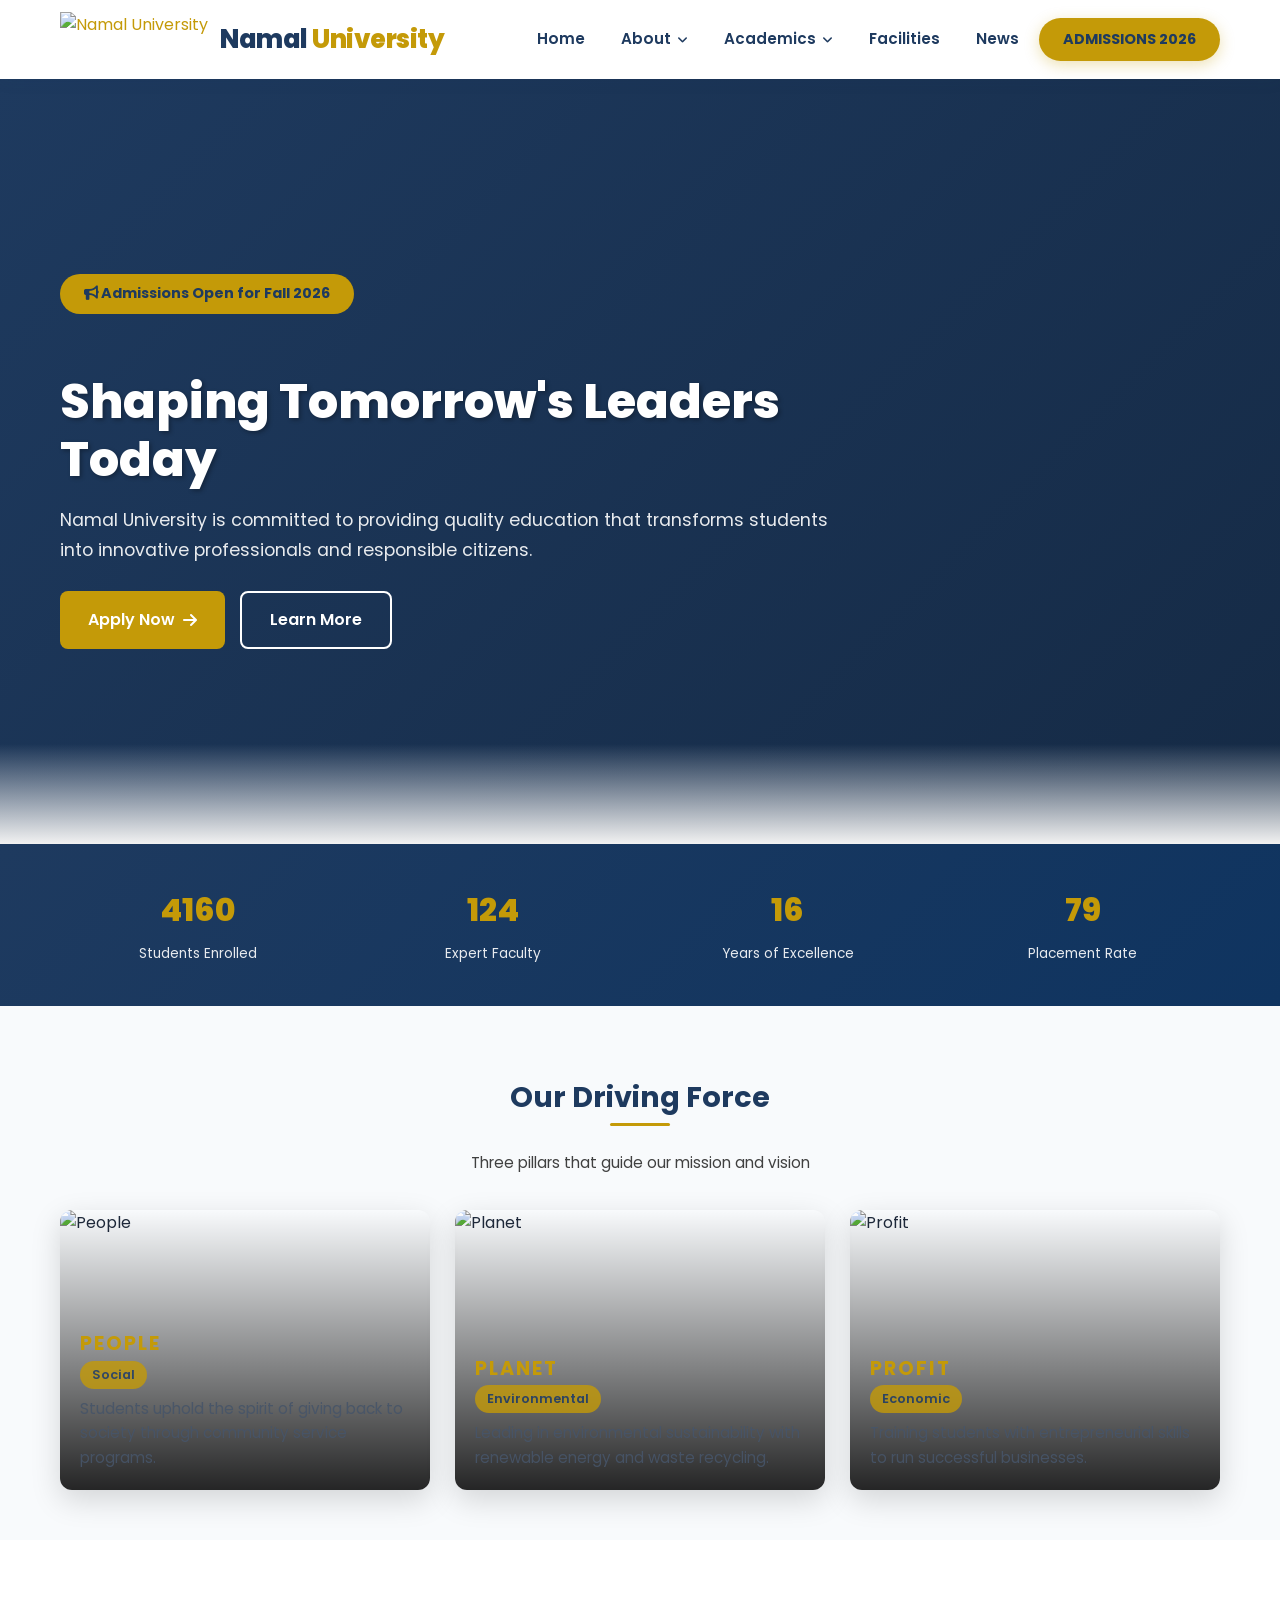
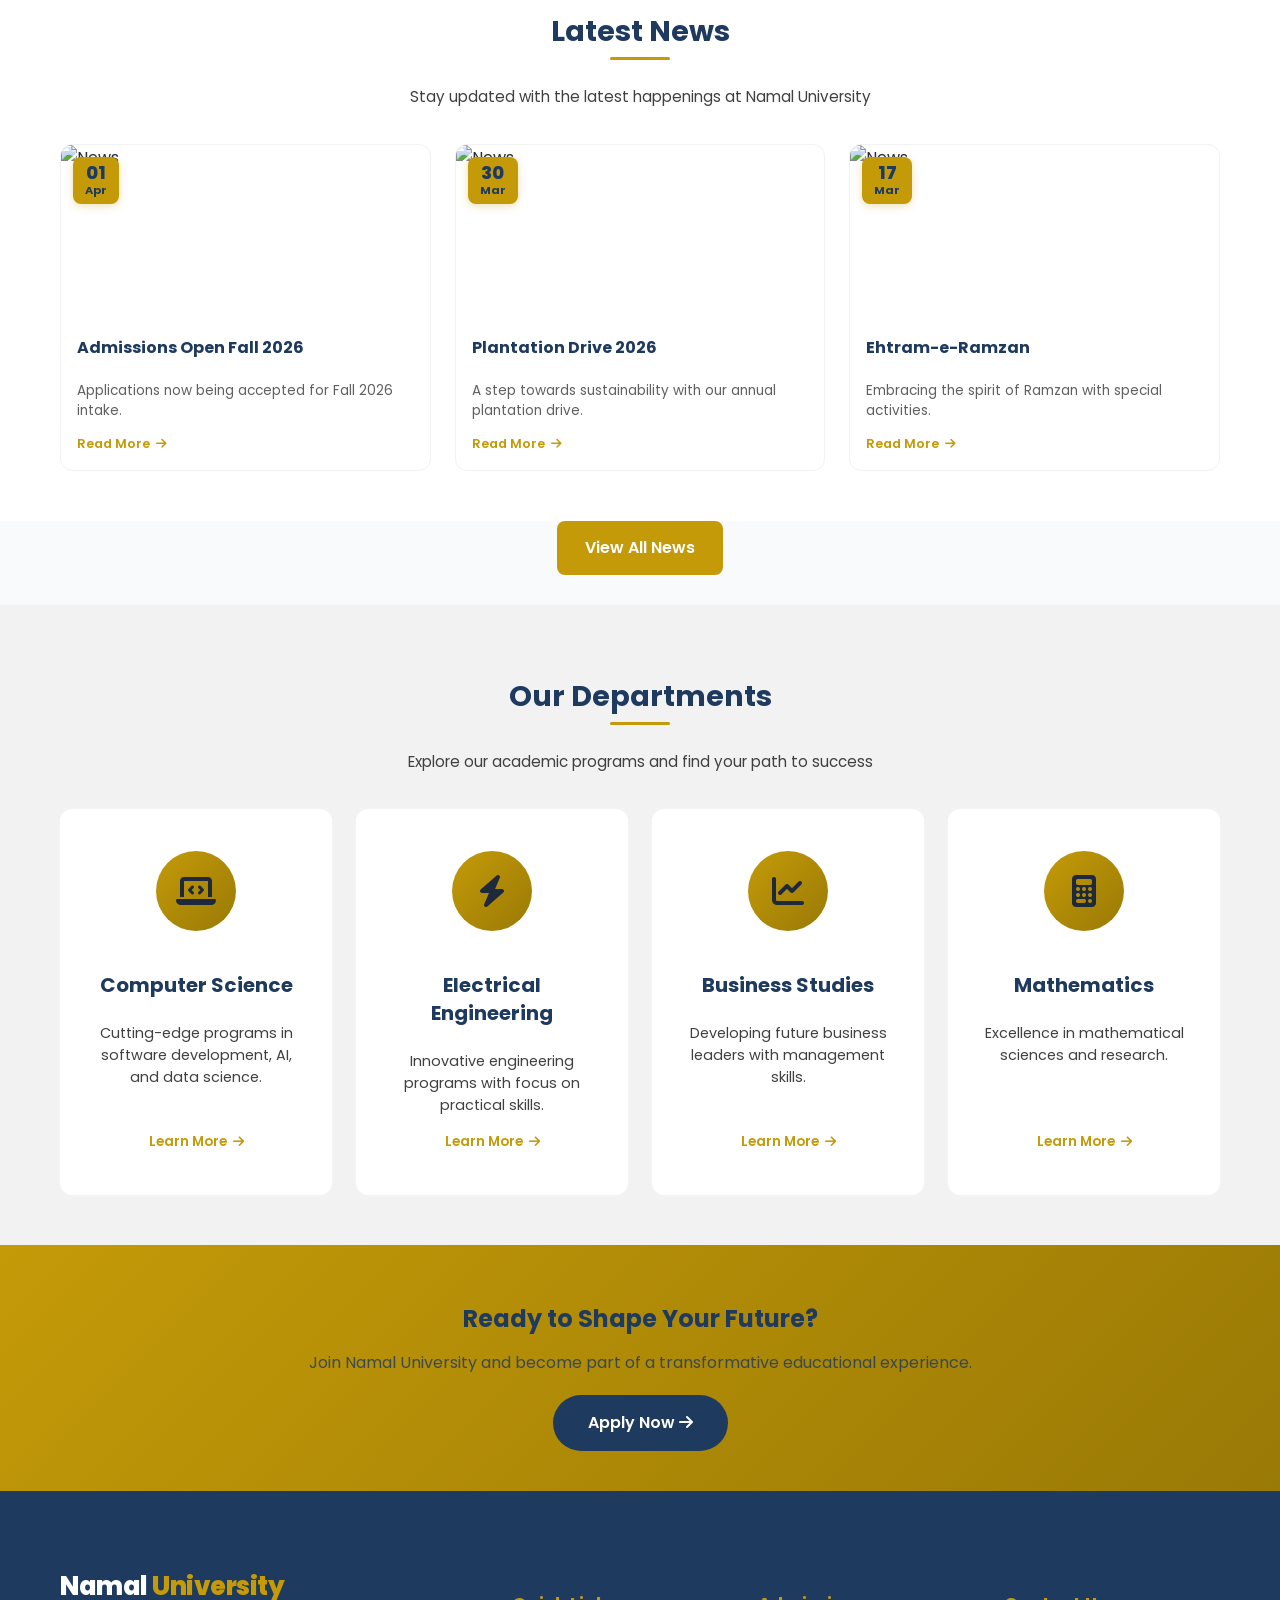
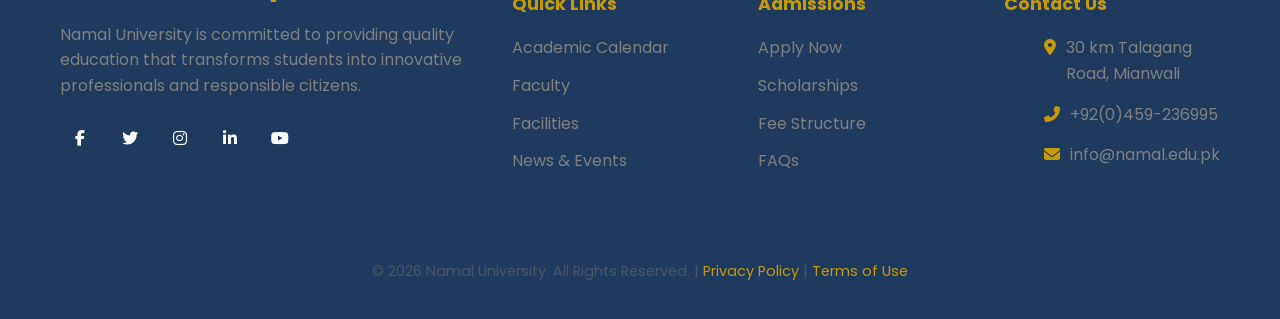
==== commit 588a6796: "Update color palette and fix button styling" ====
--- a/index.html
+++ b/index.html
@@ -189,7 +189,7 @@
     <header class="main-header">
         <div class="container">
             <div class="header-content">
-                <a href="homepage.html" class="logo">
+                <a href="index.html" class="logo">
                     <img src="https://namal.edu.pk/uploads/logo22869383.png" alt="Namal University">
                     <span class="logo-text">Namal <span>University</span></span>
                 </a>
@@ -197,7 +197,7 @@
                 <button class="menu-toggle"><i class="fas fa-bars"></i></button>
                 
                 <ul class="nav-menu">
-                    <li><a href="homepage.html">Home</a></li>
+                    <li><a href="index.html">Home</a></li>
                     <li class="dropdown">
                         <a href="#">About <i class="fas fa-angle-down"></i></a>
                         <ul class="dropdown-menu">
@@ -343,21 +343,14 @@
                         <a href="news.html" class="card-link">Read More <i class="fas fa-arrow-right"></i></a>
                     </div>
                 </div>
-                <div class="news-card">
-                    <div class="card-img-wrapper">
-                        <div class="card-date"><span>15</span>Mar</div>
-                        <img src="https://namal.edu.pk/uploads/eventAndNewsImg/front8126836.webp" alt="News" class="card-img">
-                    </div>
-                    <div class="card-body">
-                        <h3 class="card-title">NTS Entry Test</h3>
-                        <p class="card-text">NTS entry test conducted successfully at Namal campus.</p>
-                        <a href="news.html" class="card-link">Read More <i class="fas fa-arrow-right"></i></a>
-                    </div>
-                </div>
-            </div>
-            <div class="text-center mt-4">
-                <a href="news.html" class="btn btn-primary">View All News</a>
-            </div>
+            </div>
+        </div>
+    </section>
+    
+    <!-- View All Button Section -->
+    <section style="padding: 0 0 30px 0;">
+        <div class="container" style="text-align: center;">
+            <a href="news.html" class="btn btn-primary">View All News</a>
         </div>
     </section>
 
--- a/style.css
+++ b/style.css
@@ -13,37 +13,43 @@
        CORE COLOR PALETTE
        ===================================================== */
     
-    /* Primary - Gold/Yellow (Brand Identity) */
-    /* #ffb32c - Main brand color representing excellence and warmth */
-    --primary: #c49a08;           /* Deeper gold - better for text contrast */
-    --primary-light: #e6b800;      /* Brighter gold for hover states */
-    --primary-dark: #9a7a06;       /* Darker gold for active states */
-    --primary-pale: #f5e6a3;      /* Very light gold for backgrounds */
-    
-    /* Secondary - Deep Navy (Trust & Professionalism) */
-    /* Professional academic color representing stability */
-    --secondary: #1e3a5f;         /* Deep navy blue */
-    --secondary-light: #2c5282;    /* Lighter navy for hover */
-    --secondary-dark: #152a45;     /* Darker navy */
-    
-    /* Accent - Teal (Innovation & Modernity) */
-    /* Represents technology and forward-thinking */
-    --accent: #0d9488;           /* Professional teal */
-    --accent-light: #14b8a6;      /* Lighter teal for hover */
-    --accent-pale: #ccfbf1;       /* Very light teal for backgrounds */
+    /* Primary - Forest Green (Growth & Nature) */
+    /* #027353 - Main brand color representing growth and prosperity */
+    --primary: #027353;
+    --primary-light: #3DD9A0;
+    --primary-dark: #015c40;
+    --primary-pale: #d1f5e8;
+    
+    /* Secondary - Dark Teal (Trust & Stability) */
+    /* #073540 - Deep teal representing stability and professionalism */
+    --secondary: #073540;
+    --secondary-light: #0a4d5c;
+    --secondary-dark: #052a33;
+    
+    /* Accent - Bright Mint (Freshness & Innovation) */
+    /* #3DD9A0 - Bright mint for modern, innovative feel */
+    --accent: #3DD9A0;
+    --accent-light: #5ee4b8;
+    --accent-pale: #d1f5ea;
+    
+    /* Highlight - Peach (Warmth & Energy) */
+    /* #F2BF91 - Peach for call-to-action and highlights */
+    --highlight: #F2BF91;
+    --highlight-light: #f7d4b8;
+    --highlight-dark: #e6a572;
     
     /* Neutrals - Balanced Grays */
     --white: #ffffff;
     --off-white: #f8fafc;
-    --light-gray: #f1f5f9;
-    --gray-100: #e2e8f0;
-    --gray-200: #cbd5e1;
-    --gray-300: #94a3b8;
-    --gray-400: #64748b;
-    --gray-500: #475569;
-    --gray-600: #334155;
-    --gray-700: #1e293b;
-    --gray-800: #0f172a;
+    --light-gray: #f5f5f5;
+    --gray-100: #f2f2f2;
+    --gray-200: #e0e0e0;
+    --gray-300: #b0b0b0;
+    --gray-400: #808080;
+    --gray-500: #606060;
+    --gray-600: #404040;
+    --gray-700: #303030;
+    --gray-800: #1a1a1a;
     --black: #000000;
     
     /* Semantic Colors */
@@ -488,8 +494,9 @@
     ===================================================== */
 .news-grid {
     display: grid;
-    grid-template-columns: repeat(auto-fill, minmax(280px, 1fr));
+    grid-template-columns: repeat(3, 1fr);
     gap: 24px;
+    justify-content: center;
 }
 
 .news-card {
@@ -1037,7 +1044,7 @@
 
 .btn-primary {
     background: var(--primary);
-    color: var(--secondary);
+    color: #ffffff;
     font-weight: 600;
 }
 
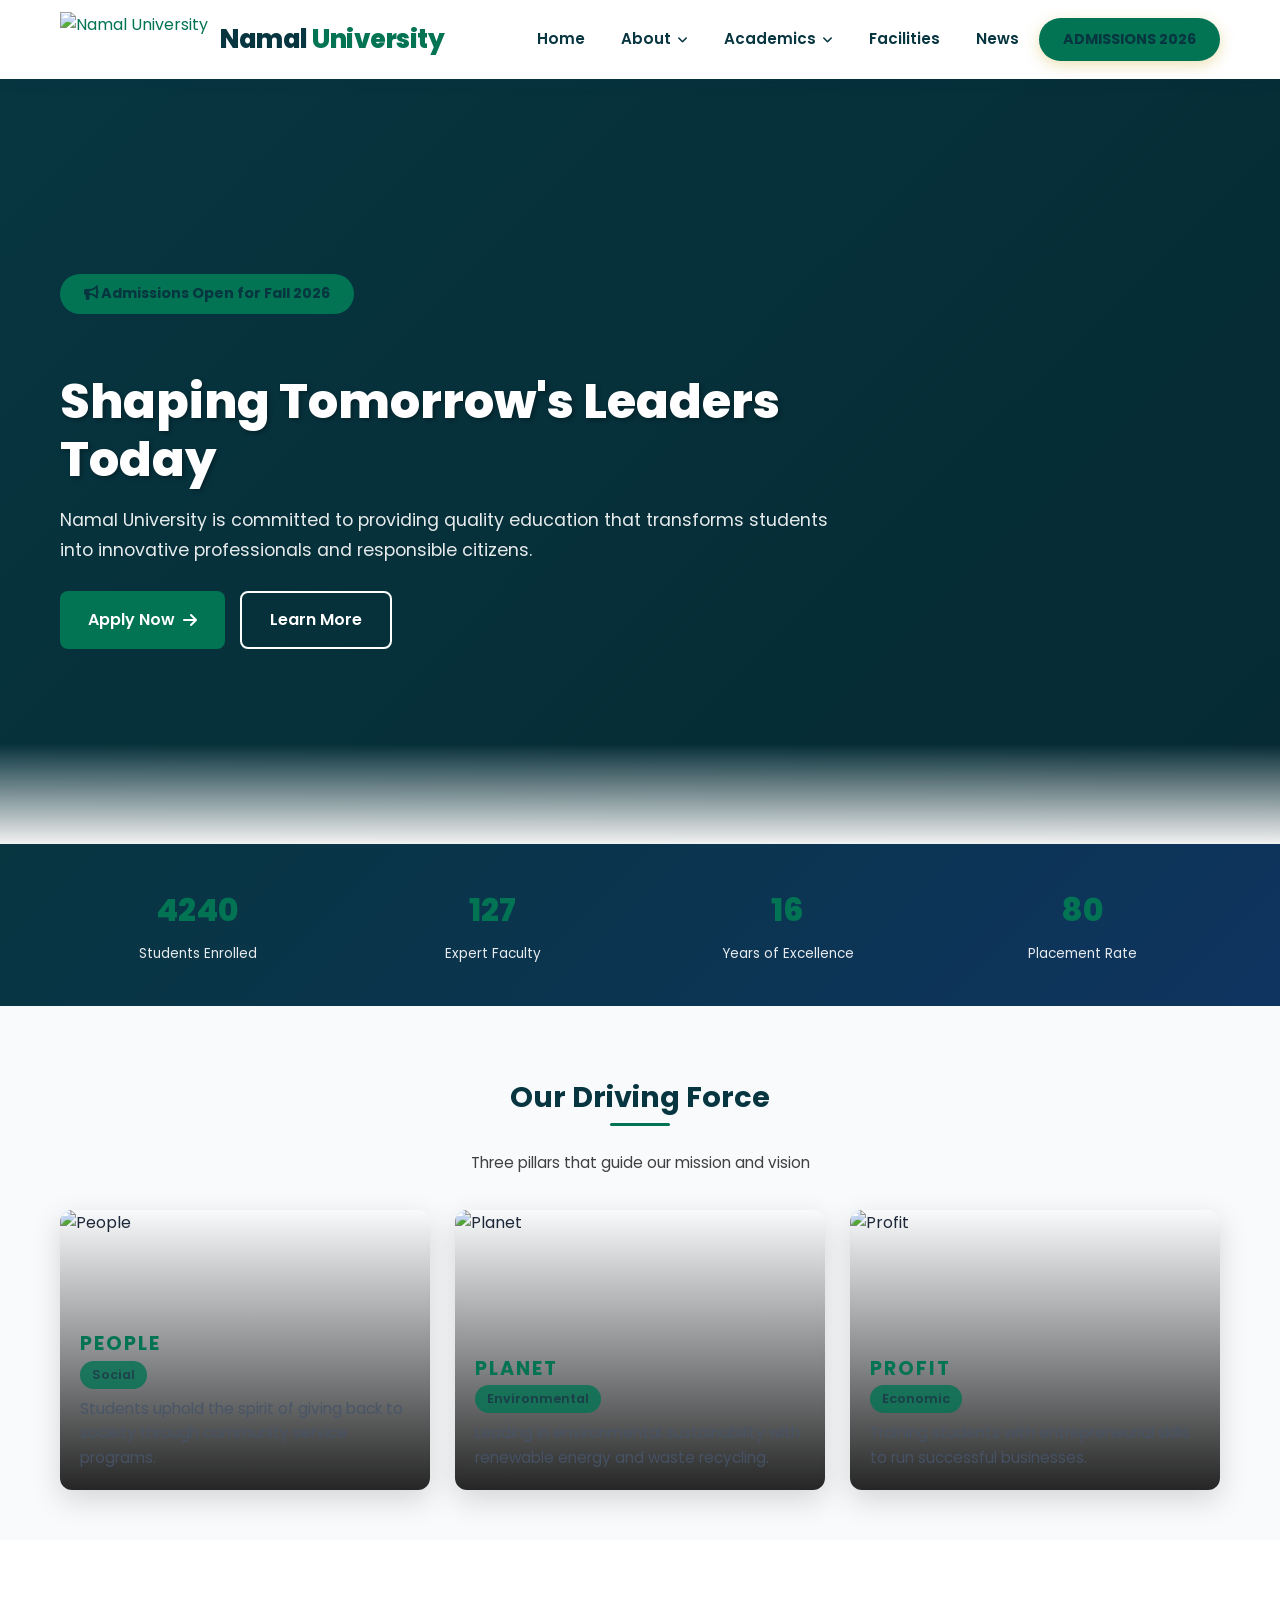
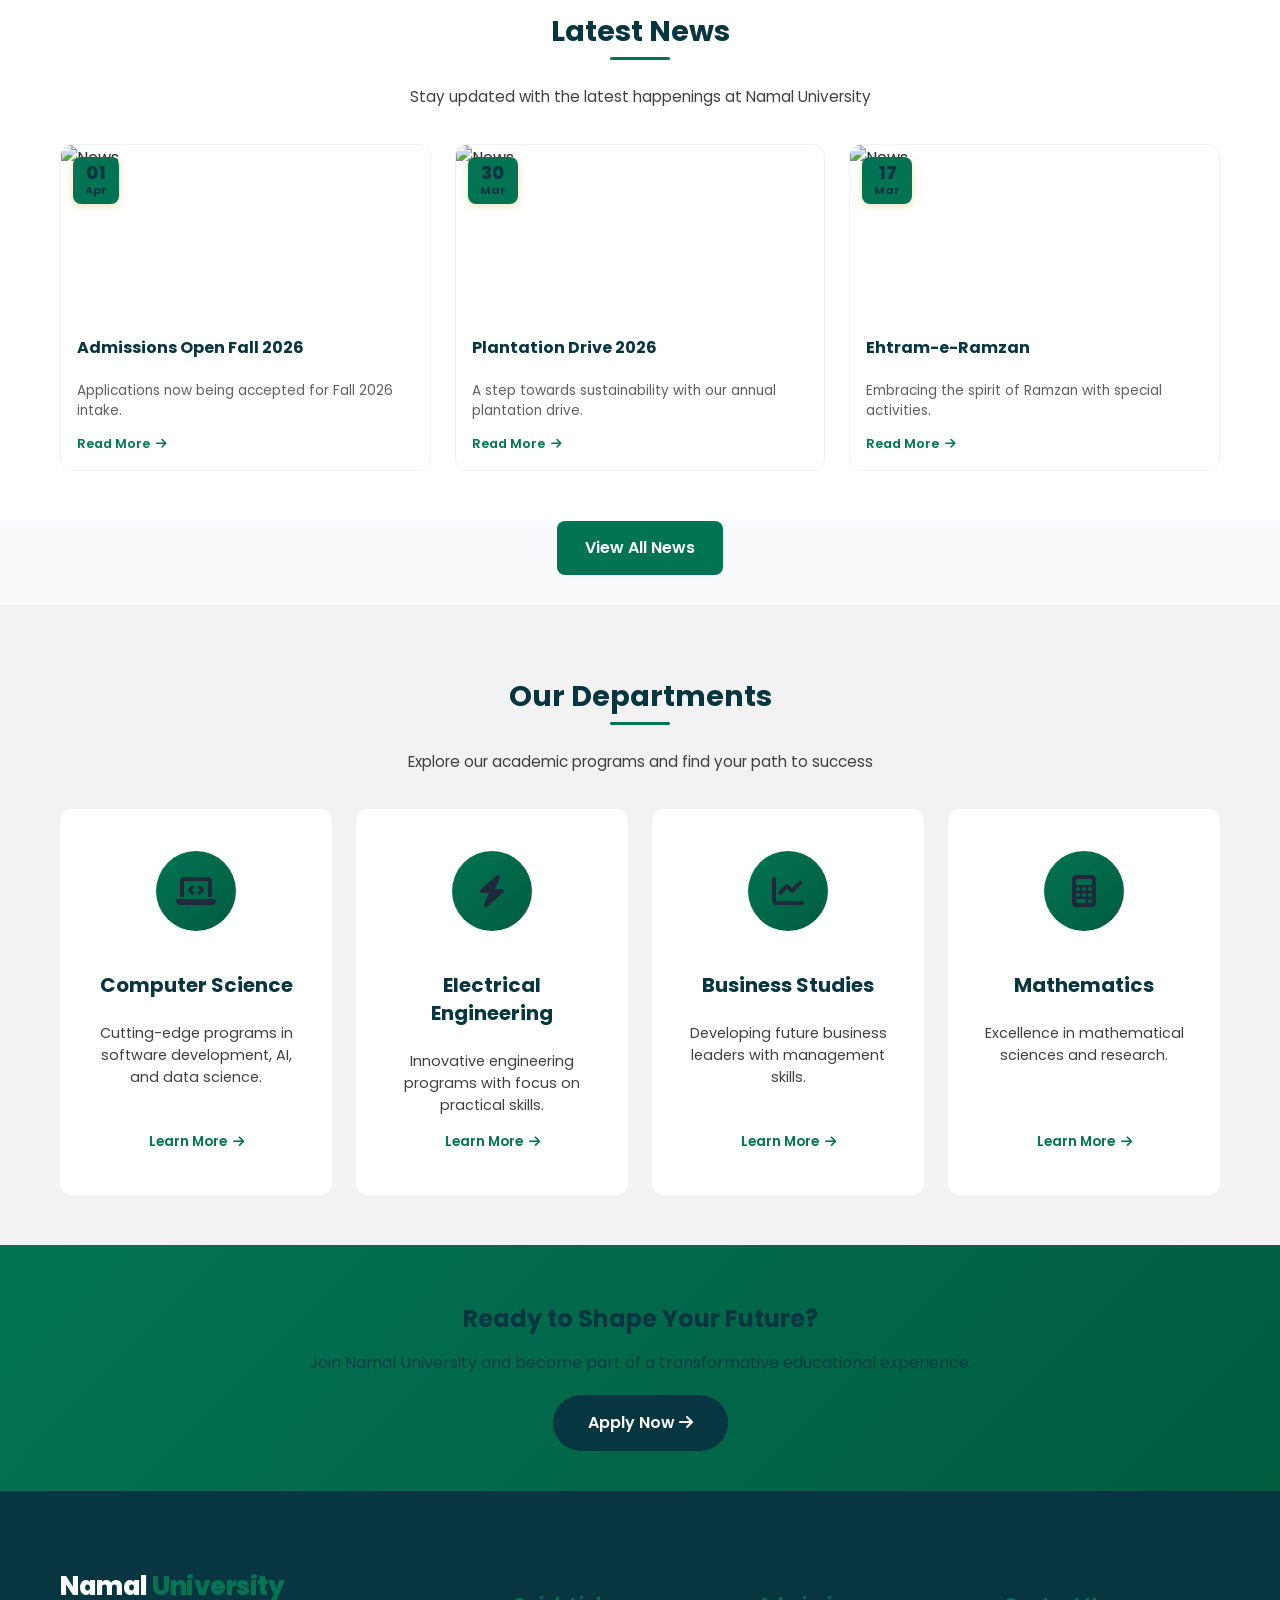
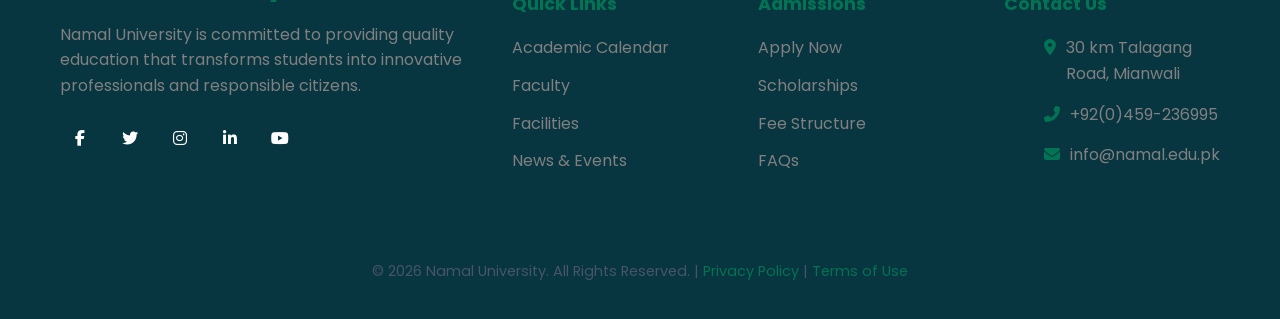
==== commit 1749f79a: "Update inline color palette in index.html" ====
--- a/index.html
+++ b/index.html
@@ -12,11 +12,11 @@
     <link href="https://fonts.googleapis.com/css2?family=Poppins:wght@400;500;600;700;800&display=swap" rel="stylesheet">
     <style>
         :root {
-            --primary: #c49a08;
-            --primary-dark: #9a7a06;
-            --secondary: #1e3a5f;
-            --secondary-dark: #152a45;
-            --accent: #0d9488;
+            --primary: #027353;
+            --primary-dark: #015c40;
+            --secondary: #073540;
+            --secondary-dark: #052a33;
+            --accent: #3DD9A0;
             --text-primary: #1e293b;
             --text-secondary: #475569;
         }
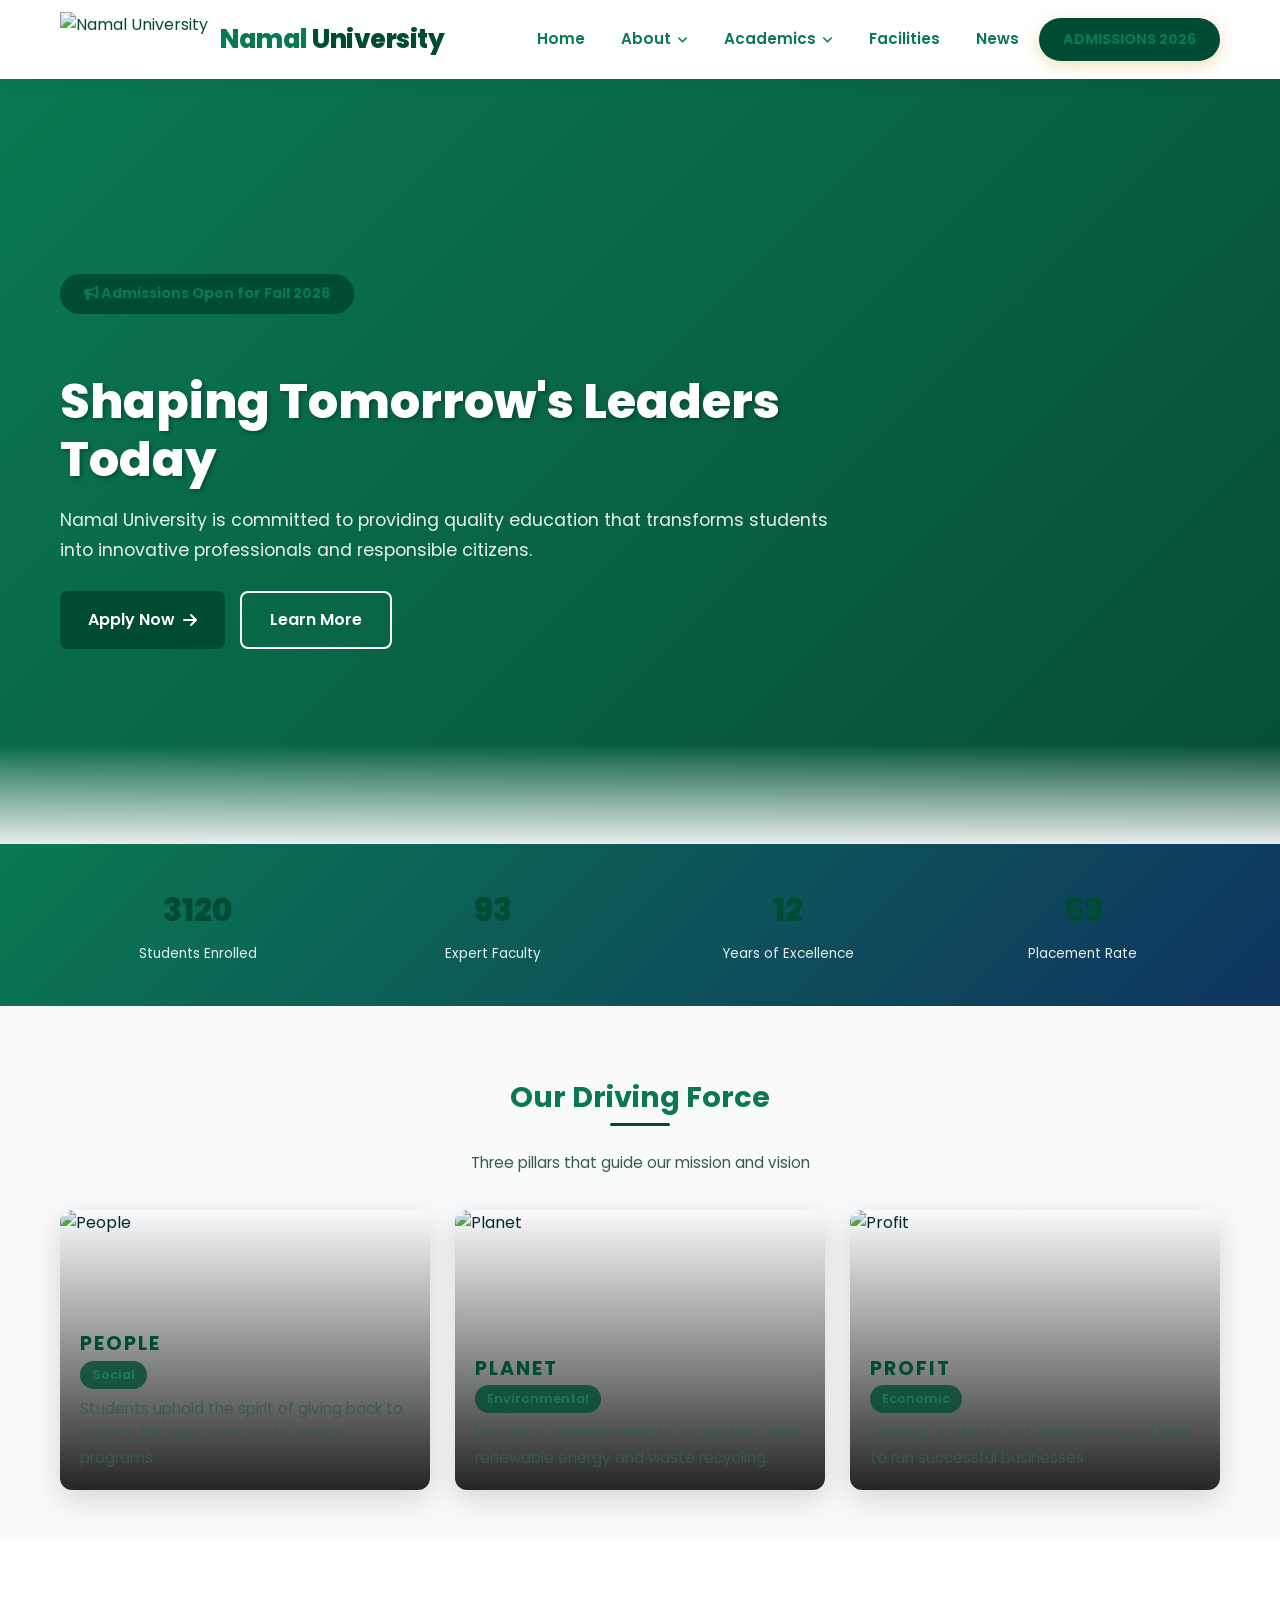
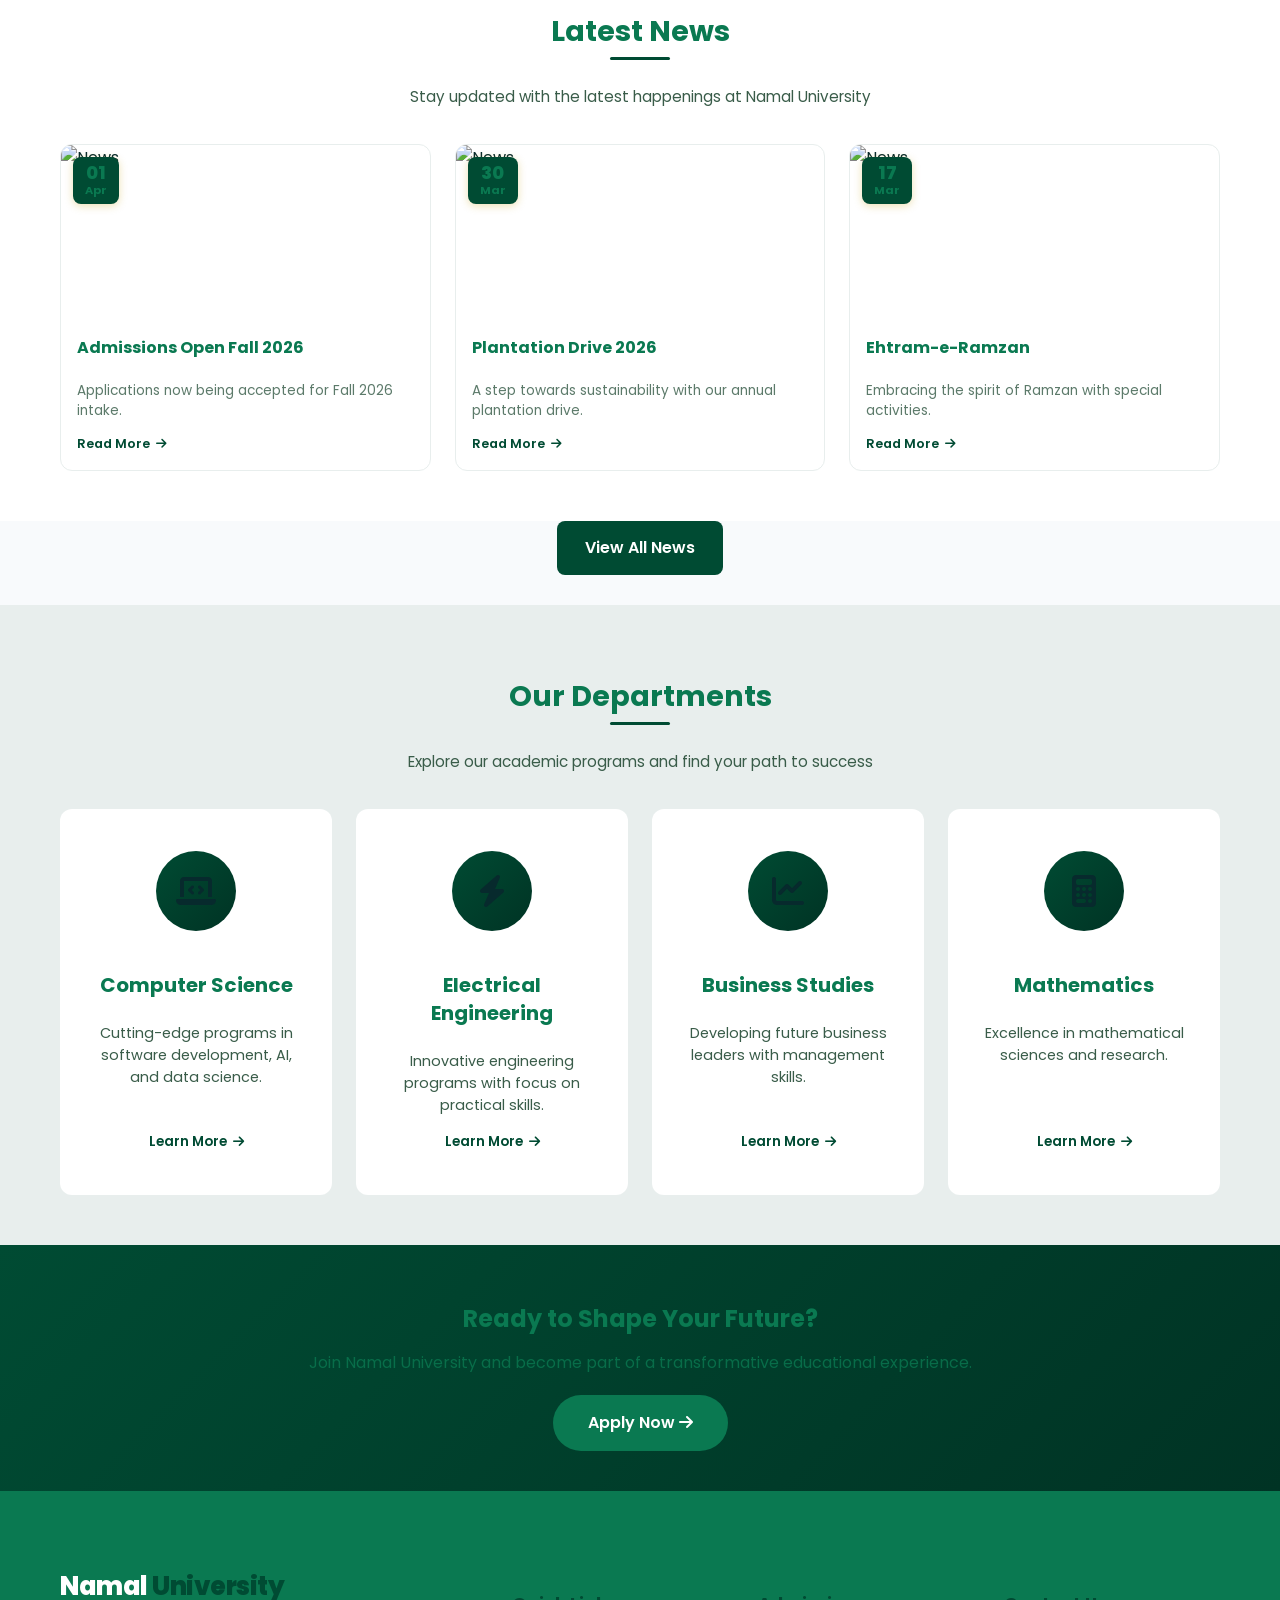
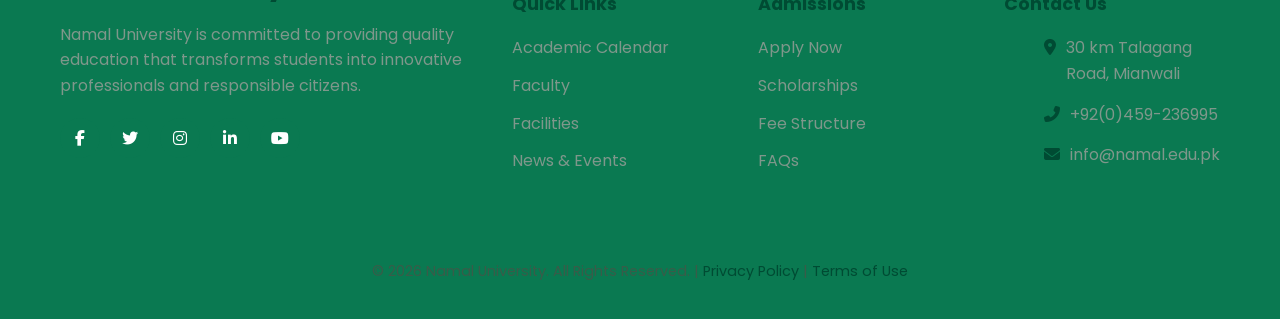
==== commit b6118700: "Update color palette with new scheme: #004B33, #0A7951, #27D397, #072A2D, #F4F7F6" ====
--- a/index.html
+++ b/index.html
@@ -12,13 +12,13 @@
     <link href="https://fonts.googleapis.com/css2?family=Poppins:wght@400;500;600;700;800&display=swap" rel="stylesheet">
     <style>
         :root {
-            --primary: #027353;
-            --primary-dark: #015c40;
-            --secondary: #073540;
-            --secondary-dark: #052a33;
-            --accent: #3DD9A0;
-            --text-primary: #1e293b;
-            --text-secondary: #475569;
+            --primary: #004B33;
+            --primary-dark: #003324;
+            --secondary: #0A7951;
+            --secondary-dark: #064d36;
+            --accent: #27D397;
+            --text-primary: #072A2D;
+            --text-secondary: #395c49;
         }
         body {
             font-family: 'Poppins', sans-serif;
--- a/style.css
+++ b/style.css
@@ -10,46 +10,50 @@
 
 :root {
     /* =====================================================
-       CORE COLOR PALETTE
+       CORE COLOR PALETTE - Updated Color Scheme
        ===================================================== */
     
-    /* Primary - Forest Green (Growth & Nature) */
-    /* #027353 - Main brand color representing growth and prosperity */
-    --primary: #027353;
-    --primary-light: #3DD9A0;
-    --primary-dark: #015c40;
-    --primary-pale: #d1f5e8;
-    
-    /* Secondary - Dark Teal (Trust & Stability) */
-    /* #073540 - Deep teal representing stability and professionalism */
-    --secondary: #073540;
-    --secondary-light: #0a4d5c;
-    --secondary-dark: #052a33;
-    
-    /* Accent - Bright Mint (Freshness & Innovation) */
-    /* #3DD9A0 - Bright mint for modern, innovative feel */
-    --accent: #3DD9A0;
-    --accent-light: #5ee4b8;
-    --accent-pale: #d1f5ea;
-    
-    /* Highlight - Peach (Warmth & Energy) */
-    /* #F2BF91 - Peach for call-to-action and highlights */
-    --highlight: #F2BF91;
-    --highlight-light: #f7d4b8;
-    --highlight-dark: #e6a572;
-    
-    /* Neutrals - Balanced Grays */
+    /* Primary Brand Green - Headers, primary buttons, hero overlays */
+    /* #004B33 - Main brand color */
+    --primary: #004B33;
+    --primary-light: #0A7951;
+    --primary-dark: #003324;
+    --primary-pale: #e6f0ed;
+    
+    /* Secondary Green - Program cards, icons, hover states */
+    /* #0A7951 - Secondary brand color */
+    --secondary: #0A7951;
+    --secondary-light: #129268;
+    --secondary-dark: #064d36;
+    
+    /* Accent Mint - Call to Action buttons, highlights */
+    /* #27D397 - Bright mint accent */
+    --accent: #27D397;
+    --accent-light: #4de0ad;
+    --accent-pale: #d1f9eb;
+    
+    /* Deep Teal - Achievement sections, footers */
+    /* #072A2D - Sophisticated dark background */
+    --deep-teal: #072A2D;
+    --deep-teal-light: #0f3d40;
+    --deep-teal-dark: #041a1c;
+    
+    /* Soft White - Page backgrounds, section spacing */
+    /* #F4F7F6 - Clean, slightly cool neutral */
+    --soft-white: #F4F7F6;
+    --off-white: #f8faf9;
+    --light-gray: #e8eeed;
+    
+    /* Neutrals */
     --white: #ffffff;
-    --off-white: #f8fafc;
-    --light-gray: #f5f5f5;
-    --gray-100: #f2f2f2;
-    --gray-200: #e0e0e0;
-    --gray-300: #b0b0b0;
-    --gray-400: #808080;
-    --gray-500: #606060;
-    --gray-600: #404040;
-    --gray-700: #303030;
-    --gray-800: #1a1a1a;
+    --gray-100: #e8eeed;
+    --gray-200: #c5d1cd;
+    --gray-300: #a2b4ac;
+    --gray-400: #7f978b;
+    --gray-500: #5c7a6a;
+    --gray-600: #395c49;
+    --gray-700: #163d28;
+    --gray-800: #0f2d1c;
     --black: #000000;
     
     /* Semantic Colors */
